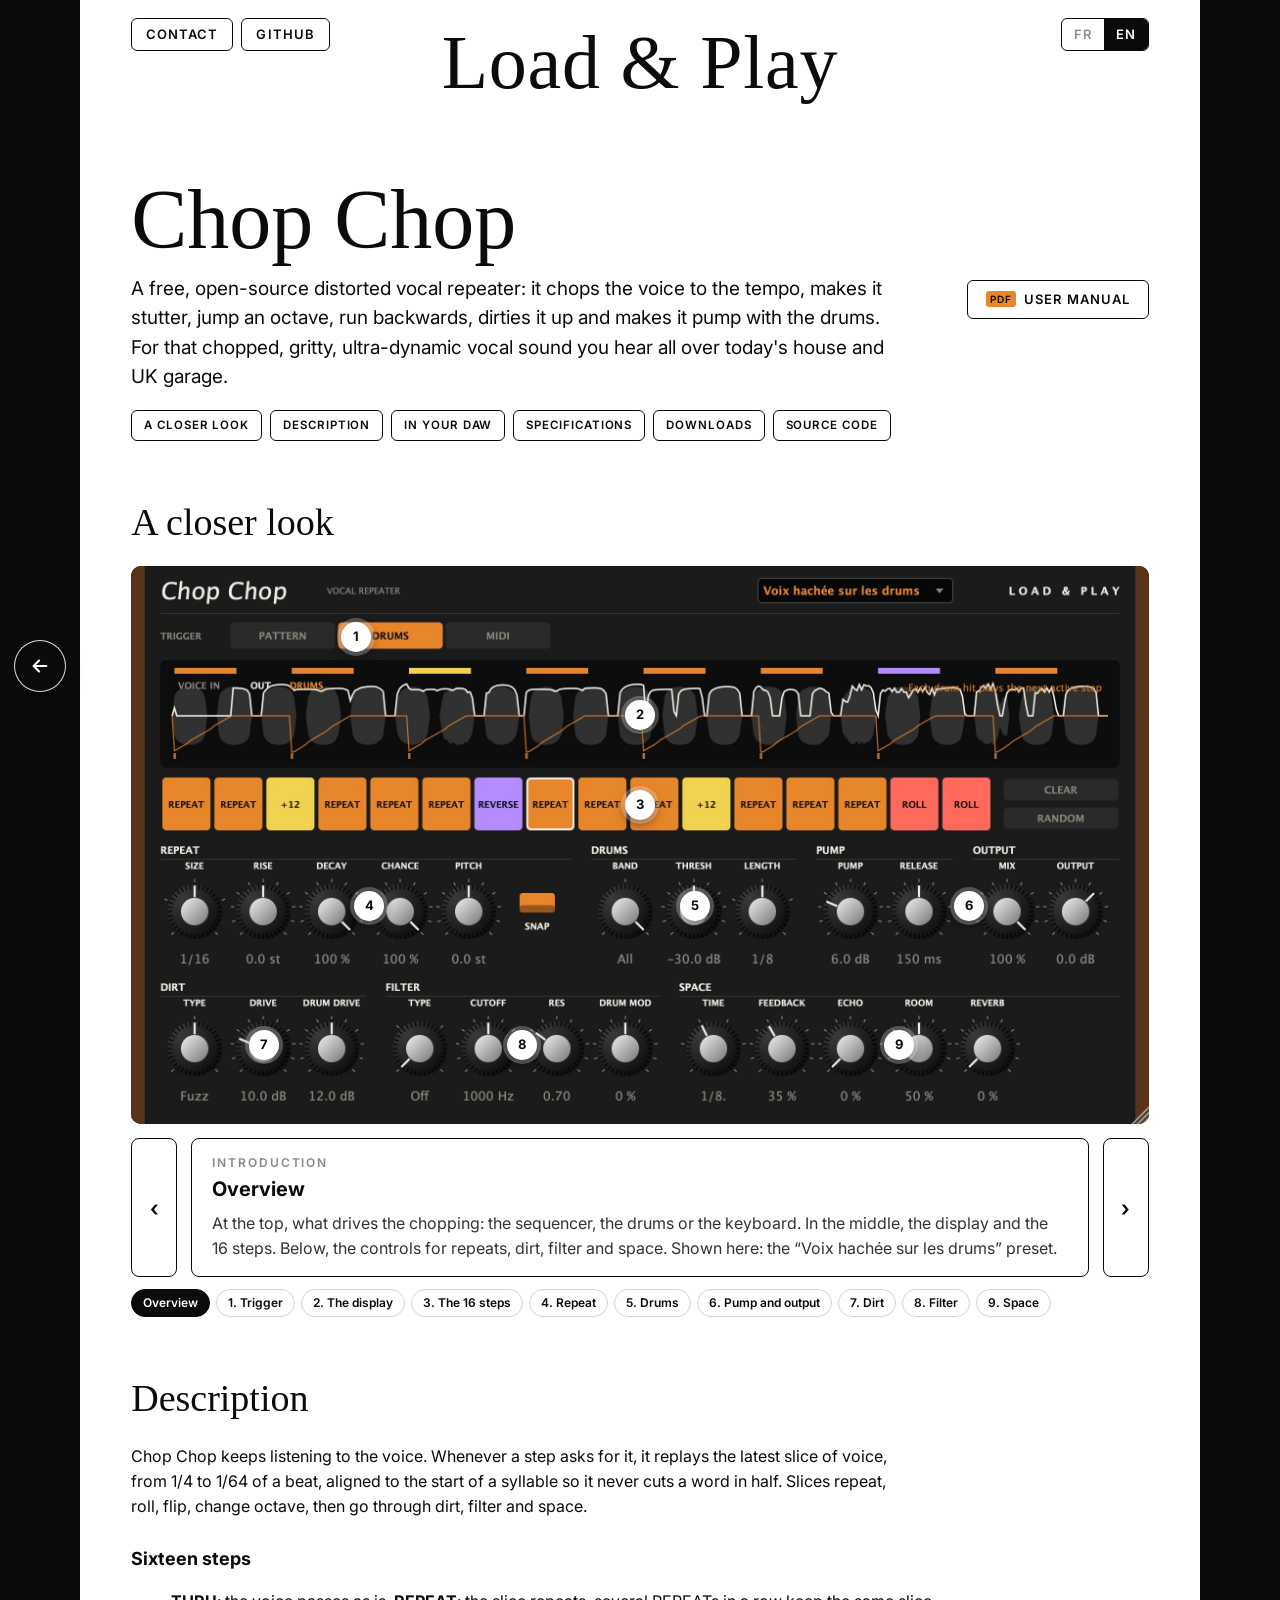
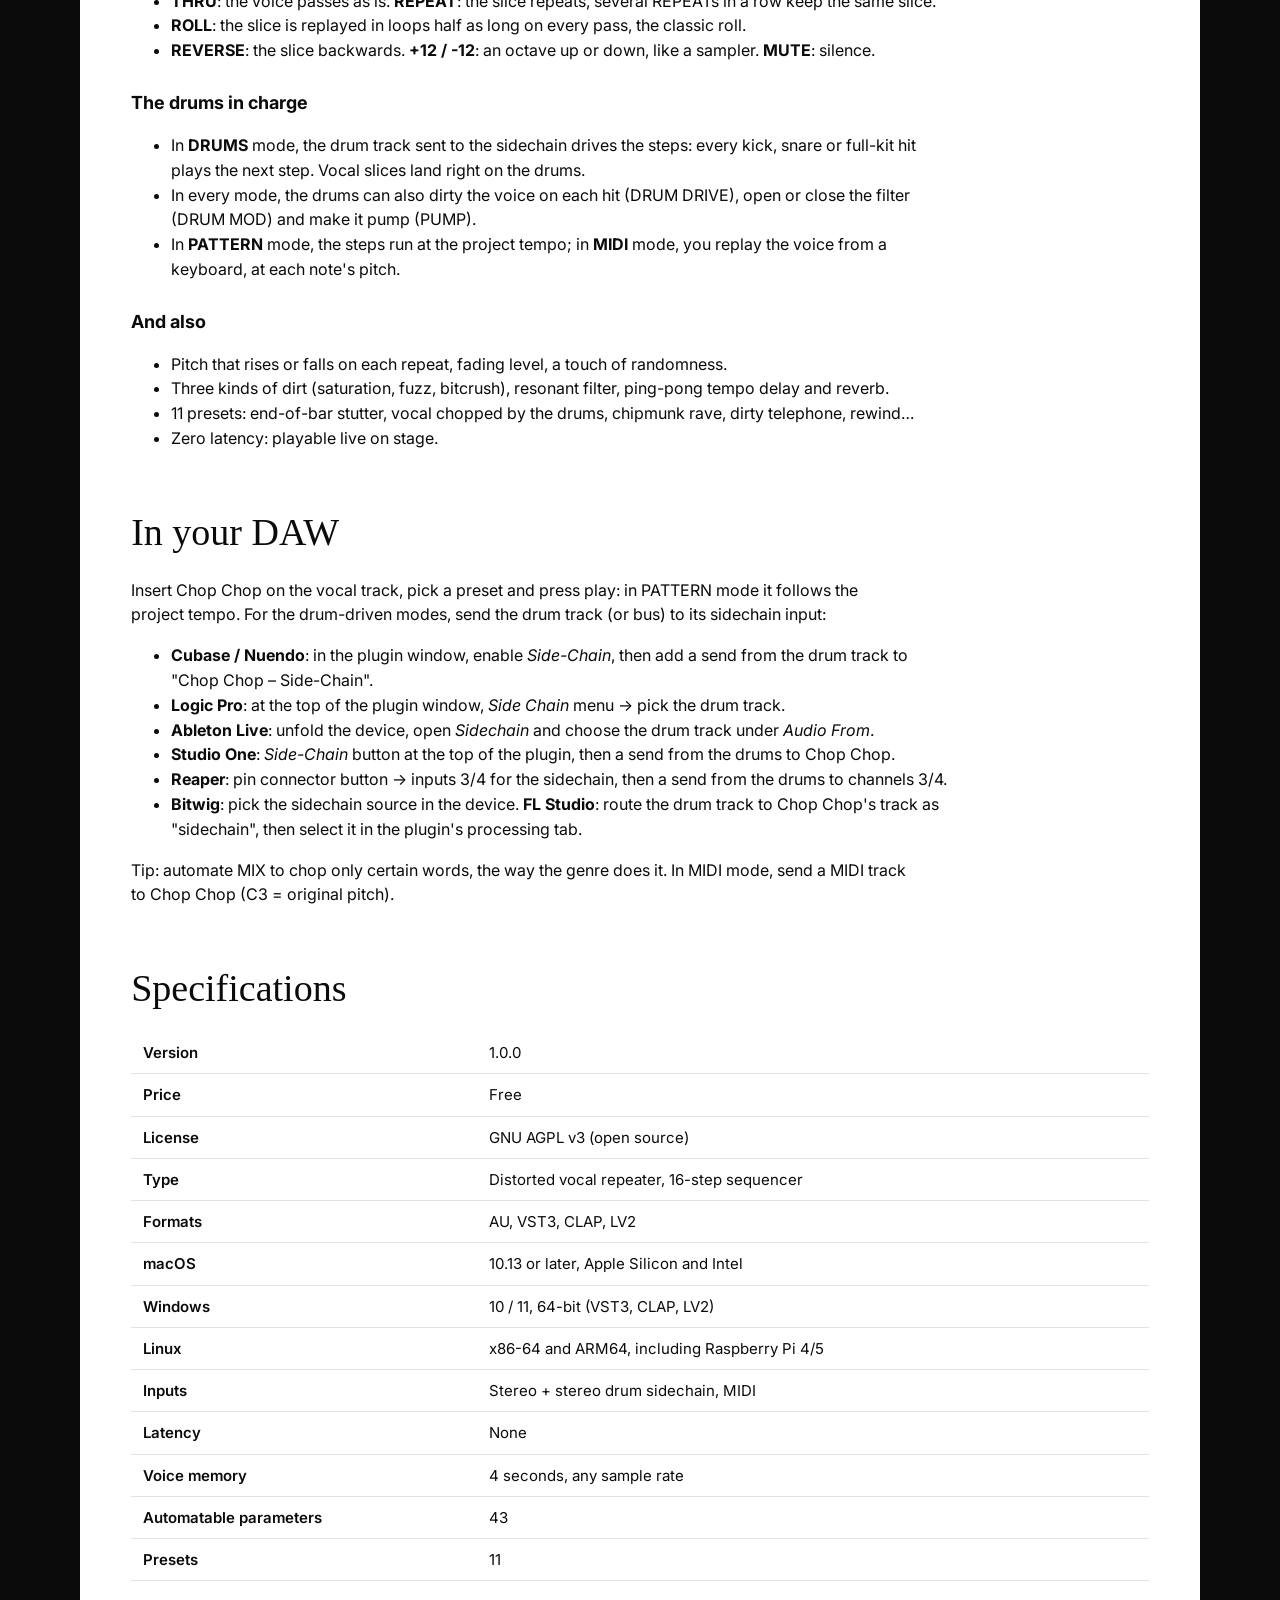
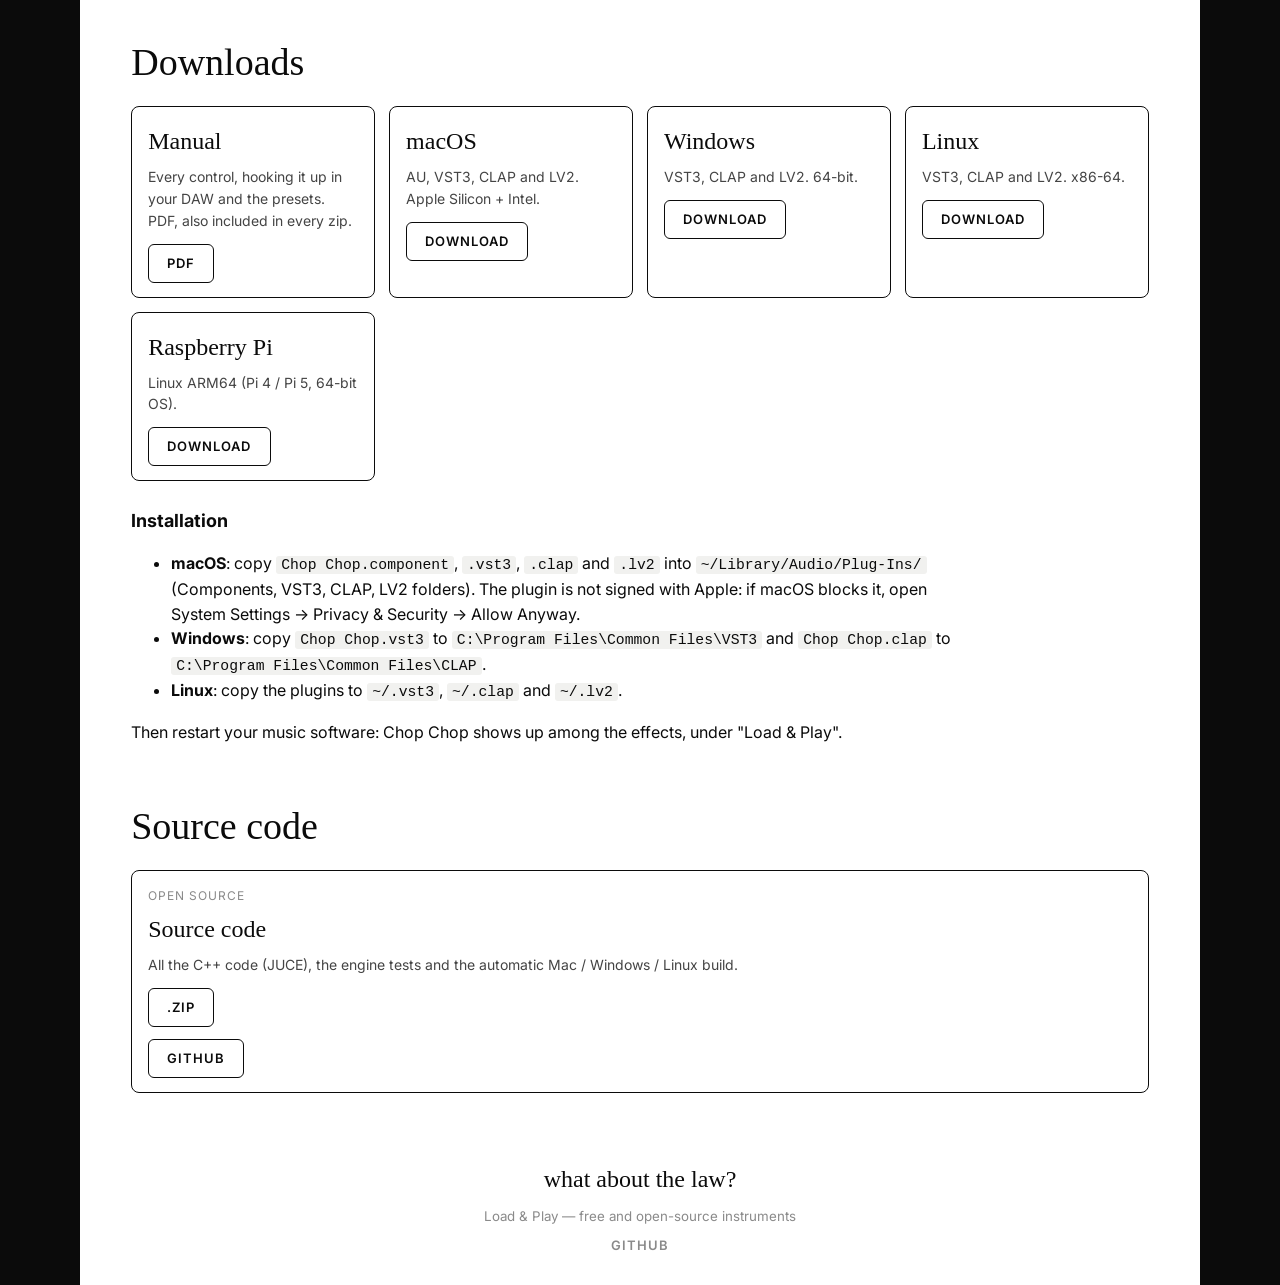
==== Site web/chop-chop.html @ fca14e23 "Site : Duck Hunt et Chop Chop, manuels PDF, flèche retour - Cartes Duck Hunt et Chop Chop sur l'accu" ====
<!doctype html>
<html lang="fr" data-ui-lang="fr">
<head>
  <meta charset="utf-8">
  <meta name="viewport" content="width=device-width, initial-scale=1">
  <title>Chop Chop — Load & Play</title>
  <meta name="description" content="Chop Chop : repeater de voix distordu gratuit et open source, 16 pas, drums en sidechain. AU, VST3, CLAP, LV2 pour Mac, Windows et Linux.">
  <link rel="preconnect" href="https://fonts.googleapis.com">
  <link rel="preconnect" href="https://fonts.gstatic.com" crossorigin>
  <link href="https://fonts.googleapis.com/css2?family=Inter:wght@400;600&family=Permanent+Marker&display=swap" rel="stylesheet">
  <link rel="stylesheet" href="assets/css/style.css">
  <script src="assets/js/config.js"></script>
  <script src="assets/js/site.js"></script>
  <script src="assets/js/products.js" defer></script>
  <script src="assets/js/closer.js" defer></script>
</head>
<body class="inner">
  <a class="float-back" href="index.html" aria-label="Accueil / Home">
    <svg viewBox="0 0 24 24" fill="none" stroke="currentColor" stroke-width="2.2" stroke-linecap="round" stroke-linejoin="round" aria-hidden="true"><path d="M19 12H5M11 6l-6 6 6 6"/></svg>
    <span class="label"><span lang="fr">Accueil</span><span lang="en">Home</span></span>
  </a>
  <header class="site-header">
    <div class="left">
      <a class="box-link" data-mail href="#">Contact</a>
      <a class="box-link" data-github href="#" target="_blank" rel="noopener">GitHub</a>
    </div>
    <a class="logo" href="index.html">Load &amp; Play</a>
    <div class="right">
      <div class="lang-switch" role="group" aria-label="Langue / Language">
        <button type="button" data-lang="fr" aria-pressed="true">FR</button>
        <button type="button" data-lang="en" aria-pressed="false">EN</button>
      </div>
    </div>
  </header>

  <main class="page">
    <h1>Chop Chop</h1>
    <div class="intro">
      <div>
        <p class="lead" lang="fr">Repeater de voix distordu, gratuit et open source : il hache la voix au tempo, la fait bégayer, monter d'une octave, repartir à l'envers, la salit et la fait pomper avec les drums. Pour ce son de voix découpées, sales et ultra dynamiques qu'on entend dans la house et l'UK garage d'aujourd'hui.</p>
        <p class="lead" lang="en">A free, open-source distorted vocal repeater: it chops the voice to the tempo, makes it stutter, jump an octave, run backwards, dirties it up and makes it pump with the drums. For that chopped, gritty, ultra-dynamic vocal sound you hear all over today's house and UK garage.</p>
      </div>
      <div class="page-actions">
        <a class="btn dark pdf" href="docs/Chop-Chop-manuel.pdf" lang="fr" target="_blank" rel="noopener">Manuel d'utilisation</a>
        <a class="btn dark pdf" href="docs/Chop-Chop-manual.pdf" lang="en" target="_blank" rel="noopener">User manual</a>
      </div>
    </div>

    <ul class="toc">
      <li><a class="btn dark" href="#de-plus-pres"><span lang="fr">De plus près</span><span lang="en">A closer look</span></a></li>
      <li><a class="btn dark" href="#description">Description</a></li>
      <li><a class="btn dark" href="#brancher"><span lang="fr">Dans votre logiciel</span><span lang="en">In your DAW</span></a></li>
      <li><a class="btn dark" href="#caracteristiques"><span lang="fr">Caractéristiques</span><span lang="en">Specifications</span></a></li>
      <li><a class="btn dark" href="#telechargements"><span lang="fr">Téléchargements</span><span lang="en">Downloads</span></a></li>
      <li><a class="btn dark" href="#code"><span lang="fr">Code source</span><span lang="en">Source code</span></a></li>
    </ul>

    <section class="closer" id="de-plus-pres" data-closer="chopchop">
      <h2><span lang="fr">De plus près</span><span lang="en">A closer look</span></h2>
    </section>

    <h2 id="description">Description</h2>
    <div lang="fr">
      <p>Chop Chop écoute la voix en continu. Quand un pas le demande, il rejoue le dernier bout de voix, de 1/4 à 1/64 de temps, calé sur le début d'une syllabe pour ne jamais couper un mot en plein milieu. Les bouts se répètent, roulent, se retournent, changent d'octave, puis passent par la saleté, le filtre et l'espace.</p>
      <h3>Seize pas</h3>
      <ul>
        <li><b>THRU</b> : la voix passe telle quelle. <b>REPEAT</b> : le bout se répète, plusieurs REPEAT de suite gardent le même bout.</li>
        <li><b>ROLL</b> : le bout est rejoué en boucles deux fois plus courtes à chaque tour, le fameux roulement.</li>
        <li><b>REVERSE</b> : le bout à l'envers. <b>+12 / -12</b> : une octave plus haut ou plus bas, comme un sampler. <b>MUTE</b> : silence.</li>
      </ul>
      <h3>Les drums aux commandes</h3>
      <ul>
        <li>En mode <b>DRUMS</b>, la batterie envoyée en sidechain fait avancer les pas : chaque coup de kick, de caisse claire ou de tout le kit joue le pas suivant. Les bouts de voix tombent pile avec la batterie.</li>
        <li>Dans tous les modes, les drums peuvent aussi salir la voix à chaque coup (DRUM DRIVE), ouvrir ou fermer le filtre (DRUM MOD) et la faire pomper (PUMP).</li>
        <li>En mode <b>PATTERN</b>, les pas défilent au tempo du projet ; en mode <b>MIDI</b>, on rejoue la voix au clavier, à la hauteur de chaque note.</li>
      </ul>
      <h3>Et aussi</h3>
      <ul>
        <li>Hauteur qui monte ou descend à chaque répétition, volume qui décroît, part de hasard.</li>
        <li>Trois saletés (saturation, fuzz, bitcrush), filtre résonant, delay au tempo en aller-retour et reverb.</li>
        <li>11 presets : bégaiement de fin de mesure, voix hachée sur les drums, chipmunk rave, téléphone sale, rembobinage…</li>
        <li>Aucune latence : utilisable en direct sur scène.</li>
      </ul>
    </div>
    <div lang="en">
      <p>Chop Chop keeps listening to the voice. Whenever a step asks for it, it replays the latest slice of voice, from 1/4 to 1/64 of a beat, aligned to the start of a syllable so it never cuts a word in half. Slices repeat, roll, flip, change octave, then go through dirt, filter and space.</p>
      <h3>Sixteen steps</h3>
      <ul>
        <li><b>THRU</b>: the voice passes as is. <b>REPEAT</b>: the slice repeats, several REPEATs in a row keep the same slice.</li>
        <li><b>ROLL</b>: the slice is replayed in loops half as long on every pass, the classic roll.</li>
        <li><b>REVERSE</b>: the slice backwards. <b>+12 / -12</b>: an octave up or down, like a sampler. <b>MUTE</b>: silence.</li>
      </ul>
      <h3>The drums in charge</h3>
      <ul>
        <li>In <b>DRUMS</b> mode, the drum track sent to the sidechain drives the steps: every kick, snare or full-kit hit plays the next step. Vocal slices land right on the drums.</li>
        <li>In every mode, the drums can also dirty the voice on each hit (DRUM DRIVE), open or close the filter (DRUM MOD) and make it pump (PUMP).</li>
        <li>In <b>PATTERN</b> mode, the steps run at the project tempo; in <b>MIDI</b> mode, you replay the voice from a keyboard, at each note's pitch.</li>
      </ul>
      <h3>And also</h3>
      <ul>
        <li>Pitch that rises or falls on each repeat, fading level, a touch of randomness.</li>
        <li>Three kinds of dirt (saturation, fuzz, bitcrush), resonant filter, ping-pong tempo delay and reverb.</li>
        <li>11 presets: end-of-bar stutter, vocal chopped by the drums, chipmunk rave, dirty telephone, rewind…</li>
        <li>Zero latency: playable live on stage.</li>
      </ul>
    </div>

    <h2 id="brancher"><span lang="fr">Dans votre logiciel</span><span lang="en">In your DAW</span></h2>
    <div lang="fr">
      <p>Insérez Chop Chop sur la piste de voix, choisissez un preset et lancez la lecture : en mode PATTERN, il suit le tempo du projet. Pour les modes à drums, envoyez la piste (ou le groupe) de batterie sur son entrée sidechain :</p>
      <ul>
        <li><b>Cubase / Nuendo</b> : dans la fenêtre du plugin, activez <i>Side-Chain</i>, puis sur la piste de drums ajoutez un envoi vers « Chop Chop – Side-Chain ».</li>
        <li><b>Logic Pro</b> : en haut de la fenêtre du plugin, menu <i>Side Chain</i> → choisissez la piste de drums.</li>
        <li><b>Ableton Live</b> : dépliez le plugin, ouvrez <i>Sidechain</i> et choisissez la piste de drums dans <i>Audio From</i>.</li>
        <li><b>Studio One</b> : bouton <i>Side-Chain</i> en haut du plugin, puis un envoi des drums vers Chop Chop.</li>
        <li><b>Reaper</b> : bouton des broches → entrées 3/4 pour le sidechain, puis un envoi des drums vers les canaux 3/4.</li>
        <li><b>Bitwig</b> : choisissez la source du sidechain dans le plugin. <b>FL Studio</b> : reliez la piste de drums à celle de Chop Chop en « sidechain », puis choisissez-la dans l'onglet de traitement du plugin.</li>
      </ul>
      <p>Astuce : automatisez MIX pour ne hacher que certains mots, comme dans les morceaux du genre. En mode MIDI, envoyez une piste MIDI vers Chop Chop (do 3 = hauteur d'origine).</p>
    </div>
    <div lang="en">
      <p>Insert Chop Chop on the vocal track, pick a preset and press play: in PATTERN mode it follows the project tempo. For the drum-driven modes, send the drum track (or bus) to its sidechain input:</p>
      <ul>
        <li><b>Cubase / Nuendo</b>: in the plugin window, enable <i>Side-Chain</i>, then add a send from the drum track to "Chop Chop – Side-Chain".</li>
        <li><b>Logic Pro</b>: at the top of the plugin window, <i>Side Chain</i> menu → pick the drum track.</li>
        <li><b>Ableton Live</b>: unfold the device, open <i>Sidechain</i> and choose the drum track under <i>Audio From</i>.</li>
        <li><b>Studio One</b>: <i>Side-Chain</i> button at the top of the plugin, then a send from the drums to Chop Chop.</li>
        <li><b>Reaper</b>: pin connector button → inputs 3/4 for the sidechain, then a send from the drums to channels 3/4.</li>
        <li><b>Bitwig</b>: pick the sidechain source in the device. <b>FL Studio</b>: route the drum track to Chop Chop's track as "sidechain", then select it in the plugin's processing tab.</li>
      </ul>
      <p>Tip: automate MIX to chop only certain words, the way the genre does it. In MIDI mode, send a MIDI track to Chop Chop (C3 = original pitch).</p>
    </div>

    <h2 id="caracteristiques"><span lang="fr">Caractéristiques</span><span lang="en">Specifications</span></h2>
    <table class="specs">
      <tr><th>Version</th><td>1.0.0</td></tr>
      <tr><th><span lang="fr">Prix</span><span lang="en">Price</span></th><td><span lang="fr">Gratuit</span><span lang="en">Free</span></td></tr>
      <tr><th><span lang="fr">Licence</span><span lang="en">License</span></th><td>GNU AGPL v3 (open source)</td></tr>
      <tr><th>Type</th><td><span lang="fr">Repeater de voix distordu, séquenceur de 16 pas</span><span lang="en">Distorted vocal repeater, 16-step sequencer</span></td></tr>
      <tr><th>Formats</th><td>AU, VST3, CLAP, LV2</td></tr>
      <tr><th>macOS</th><td><span lang="fr">10.13 ou plus récent, Apple Silicon et Intel</span><span lang="en">10.13 or later, Apple Silicon and Intel</span></td></tr>
      <tr><th>Windows</th><td><span lang="fr">10 / 11, 64 bits (VST3, CLAP, LV2)</span><span lang="en">10 / 11, 64-bit (VST3, CLAP, LV2)</span></td></tr>
      <tr><th>Linux</th><td><span lang="fr">x86-64 et ARM64, dont Raspberry Pi 4/5</span><span lang="en">x86-64 and ARM64, including Raspberry Pi 4/5</span></td></tr>
      <tr><th><span lang="fr">Entrées</span><span lang="en">Inputs</span></th><td><span lang="fr">Stéréo + drums en sidechain stéréo, MIDI</span><span lang="en">Stereo + stereo drum sidechain, MIDI</span></td></tr>
      <tr><th><span lang="fr">Latence</span><span lang="en">Latency</span></th><td><span lang="fr">Aucune</span><span lang="en">None</span></td></tr>
      <tr><th><span lang="fr">Mémoire de voix</span><span lang="en">Voice memory</span></th><td><span lang="fr">4 secondes, toutes fréquences d'échantillonnage</span><span lang="en">4 seconds, any sample rate</span></td></tr>
      <tr><th><span lang="fr">Paramètres automatisables</span><span lang="en">Automatable parameters</span></th><td>43</td></tr>
      <tr><th>Presets</th><td>11</td></tr>
    </table>

    <h2 id="telechargements"><span lang="fr">Téléchargements</span><span lang="en">Downloads</span></h2>
    <div class="downloads">
      <div class="dl">
        <h3><span lang="fr">Manuel</span><span lang="en">Manual</span></h3>
        <p lang="fr">Tous les réglages, le branchement dans les logiciels et les presets. PDF, aussi inclus dans chaque zip.</p>
        <p lang="en">Every control, hooking it up in your DAW and the presets. PDF, also included in every zip.</p>
        <a class="btn dark" href="docs/Chop-Chop-manuel.pdf" lang="fr" target="_blank" rel="noopener">PDF</a>
        <a class="btn dark" href="docs/Chop-Chop-manual.pdf" lang="en" target="_blank" rel="noopener">PDF</a>
      </div>
      <div class="dl">
        <h3>macOS</h3>
        <p lang="fr">AU, VST3, CLAP et LV2. Apple Silicon + Intel.</p>
        <p lang="en">AU, VST3, CLAP and LV2. Apple Silicon + Intel.</p>
        <a class="btn dark" data-asset="Chop-Chop-{chopchop}-macOS.zip"><span lang="fr">Télécharger</span><span lang="en">Download</span></a>
      </div>
      <div class="dl">
        <h3>Windows</h3>
        <p lang="fr">VST3, CLAP et LV2. 64 bits.</p>
        <p lang="en">VST3, CLAP and LV2. 64-bit.</p>
        <a class="btn dark" data-asset="Chop-Chop-{chopchop}-Windows.zip"><span lang="fr">Télécharger</span><span lang="en">Download</span></a>
      </div>
      <div class="dl">
        <h3>Linux</h3>
        <p lang="fr">VST3, CLAP et LV2. x86-64.</p>
        <p lang="en">VST3, CLAP and LV2. x86-64.</p>
        <a class="btn dark" data-asset="Chop-Chop-{chopchop}-Linux-x64.zip"><span lang="fr">Télécharger</span><span lang="en">Download</span></a>
      </div>
      <div class="dl">
        <h3>Raspberry Pi</h3>
        <p lang="fr">Linux ARM64 (Pi 4 / Pi 5, système 64 bits).</p>
        <p lang="en">Linux ARM64 (Pi 4 / Pi 5, 64-bit OS).</p>
        <a class="btn dark" data-asset="Chop-Chop-{chopchop}-Linux-ARM64.zip"><span lang="fr">Télécharger</span><span lang="en">Download</span></a>
      </div>
    </div>

    <h3>Installation</h3>
    <div lang="fr">
      <ul>
        <li><b>macOS</b> : copiez <code>Chop Chop.component</code>, <code>.vst3</code>, <code>.clap</code> et <code>.lv2</code> dans <code>~/Bibliothèque/Audio/Plug-Ins/</code> (dossiers Components, VST3, CLAP, LV2). Le plugin n'est pas signé par Apple : si macOS le bloque, ouvrez Réglages Système → Confidentialité et sécurité → Autoriser quand même.</li>
        <li><b>Windows</b> : copiez <code>Chop Chop.vst3</code> dans <code>C:\Program Files\Common Files\VST3</code> et <code>Chop Chop.clap</code> dans <code>C:\Program Files\Common Files\CLAP</code>.</li>
        <li><b>Linux</b> : copiez les plugins dans <code>~/.vst3</code>, <code>~/.clap</code> et <code>~/.lv2</code>.</li>
      </ul>
      <p>Relancez ensuite votre logiciel de musique : Chop Chop apparaît dans les effets, sous « Load &amp; Play ».</p>
    </div>
    <div lang="en">
      <ul>
        <li><b>macOS</b>: copy <code>Chop Chop.component</code>, <code>.vst3</code>, <code>.clap</code> and <code>.lv2</code> into <code>~/Library/Audio/Plug-Ins/</code> (Components, VST3, CLAP, LV2 folders). The plugin is not signed with Apple: if macOS blocks it, open System Settings → Privacy &amp; Security → Allow Anyway.</li>
        <li><b>Windows</b>: copy <code>Chop Chop.vst3</code> to <code>C:\Program Files\Common Files\VST3</code> and <code>Chop Chop.clap</code> to <code>C:\Program Files\Common Files\CLAP</code>.</li>
        <li><b>Linux</b>: copy the plugins to <code>~/.vst3</code>, <code>~/.clap</code> and <code>~/.lv2</code>.</li>
      </ul>
      <p>Then restart your music software: Chop Chop shows up among the effects, under "Load &amp; Play".</p>
    </div>

    <h2 id="code"><span lang="fr">Code source</span><span lang="en">Source code</span></h2>
    <div class="downloads">
      <div class="dl">
        <span class="tag">open source</span>
        <h3><span lang="fr">Code source</span><span lang="en">Source code</span></h3>
        <p lang="fr">Tout le code C++ (JUCE), les tests du moteur et la compilation automatique Mac / Windows / Linux.</p>
        <p lang="en">All the C++ code (JUCE), the engine tests and the automatic Mac / Windows / Linux build.</p>
        <a class="btn dark" data-asset="Chop-Chop-{chopchop}-source.zip">.zip</a>
        <a class="btn dark" data-repo="ChopChop">GitHub</a>
      </div>
    </div>

  </main>

  <footer class="site-footer">
    <a class="law" href="what-about-the-law.html">what about the law?</a>
    <small>Load &amp; Play — <span lang="fr">instruments gratuits et open source</span><span lang="en">free and open-source instruments</span></small>
    <a class="footer-github" data-github href="#" target="_blank" rel="noopener">GitHub</a>
  </footer>
</body>
</html>
---- Site web/assets/css/style.css ----
/* Load & Play — site des instruments.
   Noir et blanc, fondus nets ; les textes existent en français et en anglais
   (balises lang="fr" / lang="en"), la langue affichée est choisie sur <html>. */

:root {
  --ink: #0b0b0b;
  --paper: #ffffff;
  --grey: #8a8a8a;
  --soft: #f2f2ef;
  --line: rgba(255, 255, 255, 0.85);
  --accent: #e8862c;
  --marker: "Permanent Marker", "Marker Felt", cursive;
  --text: "Inter", system-ui, -apple-system, "Segoe UI", sans-serif;
  --gutter: clamp(16px, 4vw, 64px);
}

* { box-sizing: border-box; }

html { scroll-behavior: smooth; }

body {
  margin: 0;
  font-family: var(--text);
  color: var(--ink);
  background: var(--paper);
  line-height: 1.55;
  -webkit-font-smoothing: antialiased;
}

img { max-width: 100%; display: block; }
a { color: inherit; }

/* Langue : on masque la langue qui n'est pas choisie. */
html:not([data-ui-lang="en"]) body [lang="en"],
html[data-ui-lang="en"] body [lang="fr"] { display: none !important; }

[hidden] { display: none !important; }

/* ---------- En-tête ---------- */
.site-header {
  display: grid;
  grid-template-columns: 1fr auto 1fr;
  align-items: start;
  gap: 12px;
  padding: 18px var(--gutter) 22px;
  background: var(--paper);
}

.site-header .left { justify-self: start; display: flex; gap: 8px; flex-wrap: wrap; }
.site-header .right { justify-self: end; }

.logo {
  font-family: var(--marker);
  font-size: clamp(38px, 7vw, 76px);
  line-height: 1;
  text-decoration: none;
  white-space: nowrap;
  margin-top: 6px;
  letter-spacing: 0.01em;
}

/* Boutons : texte net en capitales, coins légèrement arrondis. */
.box-link,
.lang-switch button,
.btn,
.seq-btn {
  display: inline-block;
  font: 600 13px/1 var(--text);
  letter-spacing: 0.08em;
  text-transform: uppercase;
  text-decoration: none;
  border-radius: 6px;
  cursor: pointer;
  transition: background-color 0.15s ease, color 0.15s ease, border-color 0.15s ease;
}

.box-link {
  color: var(--ink);
  background: none;
  border: 1.5px solid var(--ink);
  padding: 9px 14px;
}
.box-link:hover { background: var(--ink); color: var(--paper); }

.lang-switch { display: inline-flex; border: 1.5px solid var(--ink); border-radius: 6px; overflow: hidden; }
.lang-switch button { border: none; border-radius: 0; padding: 9px 12px; color: var(--ink); background: none; opacity: 0.45; }
.lang-switch button[aria-pressed="true"] { opacity: 1; background: var(--ink); color: var(--paper); }

.btn {
  padding: 12px 18px;
  border: 1.5px solid var(--line);
  color: var(--paper);
  background: transparent;
}
.btn:hover { background: var(--paper); color: var(--ink); border-color: var(--paper); }
.btn.solid { background: var(--paper); color: var(--ink); border-color: var(--paper); }
.btn.solid:hover { background: transparent; color: var(--paper); }

.btn.dark { color: var(--ink); border-color: var(--ink); background: none; }
.btn.dark:hover { background: var(--ink); color: var(--paper); }

/* ---------- Bandes noires ---------- */
.band-black {
  background: var(--ink);
  color: var(--paper);
  padding: clamp(36px, 6vw, 72px) var(--gutter);
}

.stack { max-width: 1180px; margin: 0 auto; display: grid; gap: 0; }

/* ---------- Carte d'instrument ----------
   Un rectangle blanc qui passe au noir en diagonale : le synthé, posé en 3D
   sur la partie blanche, et le texte sur la partie noire. */
.instrument + .instrument { margin-top: clamp(44px, 6vw, 80px); }

.card {
  --white-side: 105deg;
  display: grid;
  grid-template-columns: minmax(0, 1.15fr) minmax(0, 1fr);
  align-items: center;
  min-height: clamp(320px, 32vw, 400px);
  border-radius: 10px;
  overflow: hidden;
  position: relative;
  background: linear-gradient(var(--white-side), #ffffff 0%, #f4f4f2 30%, #6a6a6a 46%, #0b0b0b 58%, #0b0b0b 100%);
  box-shadow: inset 0 0 0 1px rgba(255, 255, 255, 0.08);
}

/* Le même fondu repasse par-dessus le synthé : sa partie côté texte disparaît dans le noir. */
.card::after {
  content: "";
  position: absolute;
  inset: 0;
  z-index: 1;
  pointer-events: none;
  background: linear-gradient(var(--white-side), transparent 0%, transparent 33%, rgba(11, 11, 11, 0.7) 47%, #0b0b0b 57%);
}

.card.image-right { --white-side: 255deg; grid-template-columns: minmax(0, 1fr) minmax(0, 1.15fr); }
.card.image-right .device { order: 2; }

/* Le synthé, incliné comme posé sur une table, avec son épaisseur et son ombre. */
.device {
  display: block;
  color: inherit;
  cursor: pointer;
  perspective: 1300px;
  padding: clamp(28px, 4vw, 56px) clamp(18px, 3vw, 44px) clamp(40px, 5vw, 64px);
  position: relative;
}

.device-tilt {
  position: relative;
  width: 120%;
  margin-left: -4%;
  transform-style: preserve-3d;
  transform: rotateX(32deg) rotateY(-10deg) rotateZ(4deg);
  transition: transform 0.6s cubic-bezier(0.22, 0.8, 0.2, 1);
}
.card.image-right .device-tilt { width: 100%; margin-left: -24%; transform: rotateX(32deg) rotateY(10deg) rotateZ(-4deg); }
.device:focus-visible { outline: 2px solid var(--accent); outline-offset: -6px; }
/* Captures plus hautes que larges des effets : réduites pour que leurs cartes ne
   dépassent pas celles des instruments. */
.card.tall .device { padding-top: clamp(18px, 2.4vw, 32px); padding-bottom: clamp(28px, 3.4vw, 44px); }
.card.tall .device-tilt { width: 88%; margin-left: 4%; }
.card.image-right.compact .device-tilt { width: 92%; }
.card:hover .device-tilt { transform: rotateX(24deg) rotateY(-6deg) rotateZ(3deg) translateZ(14px); }
.card.image-right:hover .device-tilt { transform: rotateX(24deg) rotateY(6deg) rotateZ(-3deg) translateZ(14px); }

.device-tilt img {
  width: 100%;
  height: auto;
  border-radius: 4px;
  box-shadow: 0 1px 0 rgba(255, 255, 255, 0.5) inset;
}

/* Tranche avant du boîtier */
.device-edge {
  position: absolute;
  left: 0; right: 0; top: 100%;
  height: 22px;
  transform-origin: top;
  transform: rotateX(-90deg);
  background: linear-gradient(#2b2b2b, #0e0e0e);
  border-radius: 0 0 4px 4px;
}

/* Ombre portée sur la « table » */
.device-tilt::after {
  content: "";
  position: absolute;
  left: 4%; right: 4%; bottom: -28px;
  height: 40px;
  transform: translateZ(-30px);
  background: radial-gradient(closest-side, rgba(0, 0, 0, 0.45), transparent);
  filter: blur(6px);
  pointer-events: none;
}

.card .copy {
  position: relative;
  z-index: 2;
  color: var(--paper);
  padding: clamp(24px, 3.4vw, 48px);
  display: flex;
  flex-direction: column;
  gap: 12px;
}
.card.image-left .copy { padding-left: 0; }
.card.image-right .copy { padding-right: 0; }

.card h2 {
  font-family: var(--marker);
  font-weight: 400;
  font-size: clamp(42px, 5vw, 64px);
  line-height: 1;
  margin: 0;
}

.card .tagline { font-size: clamp(18px, 1.8vw, 22px); font-weight: 600; margin: 0; color: var(--paper); }
.card .brief { margin: 0; font-size: 15px; color: #bdbdbd; max-width: 440px; }

.actions { display: flex; gap: 10px; flex-wrap: wrap; margin-top: 8px; }

/* ---------- « Click to try » ---------- */
.try-toggle {
  display: flex;
  align-items: center;
  gap: 10px;
  margin: 20px auto 0;
  font: 600 14px/1 var(--text);
  letter-spacing: 0.1em;
  text-transform: uppercase;
  color: var(--ink);
  background: var(--paper);
  border: none;
  border-radius: 999px;
  padding: 13px 24px;
  cursor: pointer;
  box-shadow: 0 0 0 0 rgba(255, 255, 255, 0.4);
  transition: box-shadow 0.2s ease;
}
.try-toggle:hover { box-shadow: 0 0 0 6px rgba(255, 255, 255, 0.15); }
.try-toggle .chev { display: inline-block; transition: transform 0.25s ease; }
.try-toggle[aria-expanded="true"] .chev { transform: rotate(180deg); }

.try-panel {
  background: var(--paper);
  color: var(--ink);
  margin-top: 18px;
  padding: clamp(10px, 1.4vw, 18px);
  border-radius: 10px;
  display: grid;
  gap: 14px;
}

.try-panel.inline { margin-top: 10px; border: 1.5px solid #dcdcd8; }

/* ---------- Bloc « à venir » ---------- */
.coming {
  margin-top: clamp(44px, 6vw, 80px);
  border-radius: 10px;
  background:
    radial-gradient(120% 140% at 50% 0%, #ffffff 40%, #ececea 100%);
  color: var(--ink);
  padding: clamp(36px, 5vw, 64px) clamp(20px, 4vw, 48px);
  display: grid;
  justify-items: center;
  text-align: center;
  gap: 10px;
}

.coming h2 {
  margin: 0;
  font-family: var(--marker);
  font-weight: 400;
  font-size: clamp(28px, 3.6vw, 42px);
  line-height: 1.1;
}

.coming p.more { margin: 0; color: #555; max-width: 520px; }

.coming-slots {
  display: grid;
  grid-template-columns: repeat(3, minmax(0, 1fr));
  gap: 12px;
  width: min(100%, 620px);
  margin-top: 18px;
}

.coming-slots span {
  aspect-ratio: 16 / 7;
  border-radius: 6px;
  border: 1.5px dashed #c9c9c4;
  background: linear-gradient(100deg, transparent 30%, rgba(255, 255, 255, 0.9) 50%, transparent 70%) -150% 0 / 200% 100% no-repeat, #f1f1ee;
  animation: shimmer 2.6s ease-in-out infinite;
}
.coming-slots span:nth-child(2) { animation-delay: 0.3s; }
.coming-slots span:nth-child(3) { animation-delay: 0.6s; }

@keyframes shimmer { to { background-position: 250% 0, 0 0; } }

@media (prefers-reduced-motion: reduce) {
  .coming-slots span { animation: none; }
}

/* ---------- Pied de page ---------- */
.site-footer {
  padding: 28px var(--gutter) 34px;
  text-align: center;
  display: grid;
  gap: 8px;
  justify-items: center;
}

.site-footer .law {
  font-family: var(--marker);
  font-size: 24px;
  text-decoration: none;
}

.site-footer .law:hover { text-decoration: underline; }
.site-footer small { color: var(--grey); }
.footer-github { font-size: 13px; font-weight: 600; letter-spacing: 0.08em; text-transform: uppercase; color: var(--grey); text-decoration: none; }
.footer-github:hover { color: var(--ink); }

/* ---------- Pages intérieures ----------
   Une colonne blanche entre deux bandes noires. */
body.inner { background: var(--ink); }
body.inner > * {
  width: min(1120px, 100% - 2 * clamp(10px, 6vw, 96px));
  margin-left: auto;
  margin-right: auto;
  background: var(--paper);
}

.page {
  padding: clamp(28px, 5vw, 56px) var(--gutter) 40px;
}

.page h1 {
  font-family: var(--marker);
  font-weight: 400;
  font-size: clamp(46px, 8vw, 84px);
  line-height: 1;
  margin: 0 0 12px;
}

.page h2 {
  font-family: var(--marker);
  font-weight: 400;
  font-size: clamp(28px, 4vw, 38px);
  margin: 52px 0 14px;
}

.page h3 { font-size: 18px; margin: 26px 0 8px; }
.page .lead { font-size: 19px; max-width: 760px; }
.page p, .page li { max-width: 780px; }

/* Flèche retour : flotte au milieu de la bande noire de gauche, toujours visible. */
body.inner > .float-back {
  position: fixed;
  z-index: 50;
  top: 74%;
  left: max(8px, calc((100vw - 1120px) / 4 - 26px));
  width: 52px;
  height: 52px;
  margin: 0;
  transform: translateY(-50%);
  display: grid;
  place-items: center;
  border-radius: 50%;
  background: var(--ink);
  color: var(--paper);
  border: 1.5px solid rgba(255, 255, 255, 0.85);
  text-decoration: none;
  box-shadow: 0 6px 18px rgba(0, 0, 0, 0.35);
  transition: background-color 0.15s ease, color 0.15s ease, transform 0.15s ease;
}
body.inner > .float-back:hover { background: var(--paper); color: var(--ink); transform: translateY(-50%) translateX(-3px); }
.float-back svg { width: 22px; height: 22px; }
.float-back .label {
  position: absolute;
  left: calc(100% + 10px);
  white-space: nowrap;
  font: 600 12px/1 var(--text);
  letter-spacing: 0.08em;
  text-transform: uppercase;
  color: var(--paper);
  background: var(--ink);
  padding: 7px 9px;
  border-radius: 6px;
  opacity: 0;
  pointer-events: none;
  transition: opacity 0.15s ease;
}
.float-back:hover .label, .float-back:focus-visible .label { opacity: 1; }

/* Introduction des pages : le texte à gauche, le manuel PDF à droite, à part du sommaire. */
.intro { display: grid; grid-template-columns: minmax(0, 1fr) auto; gap: 24px 40px; align-items: start; }
.intro .lead { margin: 0; }
.page-actions { display: flex; flex-direction: column; align-items: flex-start; gap: 10px; padding-top: 6px; }
.btn.pdf::before { content: "PDF"; font-size: 10px; margin-right: 8px; padding: 2px 4px; border-radius: 3px; background: var(--accent); color: var(--ink); vertical-align: 1px; }

/* Sommaire : une seule ligne, masqué quand il ne tient plus. */
.toc { display: flex; flex-wrap: nowrap; gap: 8px; margin: 18px 0 0; padding: 0; list-style: none; }
.toc .btn { padding: 9px 12px; font-size: 11.5px; white-space: nowrap; }

table.specs { border-collapse: collapse; width: 100%; font-size: 15px; }
table.specs th, table.specs td { text-align: left; vertical-align: top; padding: 9px 12px; border-bottom: 1px solid #e3e3e3; }
table.specs th { width: 34%; font-weight: 600; }

.downloads { display: grid; grid-template-columns: repeat(auto-fit, minmax(230px, 1fr)); gap: 14px; }

.dl {
  border: 1.5px solid var(--ink);
  border-radius: 8px;
  padding: 16px 16px 14px;
  display: grid;
  gap: 6px;
  align-content: start;
}

.dl h3 { margin: 0; font-family: var(--marker); font-weight: 400; font-size: 24px; }
.dl p { margin: 0; font-size: 14px; color: #444; }
.dl .btn.dark { justify-self: start; margin-top: 6px; }
.dl.soon { border-style: dashed; }
.dl .tag { font-size: 12px; text-transform: uppercase; letter-spacing: 0.08em; color: var(--grey); }

.note {
  background: var(--soft);
  border-left: 4px solid var(--ink);
  padding: 12px 16px;
  font-size: 15px;
  max-width: 780px;
}

code { font-family: ui-monospace, "SF Mono", Menlo, monospace; font-size: 0.92em; background: #f1f1ef; padding: 1px 5px; border-radius: 3px; }

/* La page « what about the law? » */
.law-page p { font-size: 18px; }

/* Lien pas encore disponible (dépôt GitHub non renseigné). */
a.disabled { opacity: 0.4; cursor: default; pointer-events: none; }

/* ======================================================================
   « De plus près » : la capture zoome sur chaque partie de l'instrument
   ====================================================================== */
.closer { margin-top: 30px; }

.closer-stage {
  position: relative;
  aspect-ratio: var(--ratio, 2);
  background: #0b0b0b;
  border-radius: 10px;
  overflow: hidden;
}

.closer-stage img {
  position: absolute;
  left: 0; top: 0;
  max-width: none;
  transform-origin: 0 0;
  transition: transform 0.75s cubic-bezier(0.22, 0.8, 0.2, 1);
  user-select: none;
}

.closer-spot {
  position: absolute;
  transform: translate(-50%, -50%);
  font: 700 13px/1 var(--text);
  color: var(--ink);
  background: var(--paper);
  border: none;
  border-radius: 999px;
  min-width: 30px; height: 30px;
  padding: 0 8px;
  cursor: pointer;
  box-shadow: 0 0 0 4px rgba(255, 255, 255, 0.25), 0 4px 12px rgba(0, 0, 0, 0.5);
  transition: opacity 0.3s ease, transform 0.2s ease;
}
.closer-spot:hover { transform: translate(-50%, -50%) scale(1.12); }
.closer.zoomed .closer-spot { opacity: 0; pointer-events: none; }

.closer-bar {
  display: grid;
  grid-template-columns: auto minmax(0, 1fr) auto;
  gap: 14px;
  align-items: stretch;
  margin-top: 14px;
}

.closer-arrow {
  width: 46px;
  font: 600 22px/1 var(--text);
  color: var(--ink);
  background: var(--paper);
  border: 1.5px solid var(--ink);
  border-radius: 8px;
  cursor: pointer;
}
.closer-arrow:hover { background: var(--ink); color: var(--paper); }

.closer-card {
  border: 1.5px solid var(--ink);
  border-radius: 8px;
  padding: 16px 20px;
  min-height: 132px;
}

.closer-card .num { font: 600 12px var(--text); letter-spacing: 0.16em; color: var(--grey); text-transform: uppercase; }
.closer-card h3 { margin: 4px 0 6px; font-size: 20px; }
.closer-card p { margin: 0; color: #333; max-width: none; }

.closer-dots { display: flex; flex-wrap: wrap; gap: 6px; margin-top: 12px; }
.closer-dots button {
  font: 600 12px/1 var(--text);
  color: var(--ink);
  background: none;
  border: 1.5px solid #d4d4cf;
  border-radius: 999px;
  padding: 7px 11px;
  cursor: pointer;
}
.closer-dots button[aria-current="true"] { background: var(--ink); color: var(--paper); border-color: var(--ink); }

/* ======================================================================
   Instrument jouable (bloc « click to try » et pages de documentation)
   ====================================================================== */
.synth-try .face {
  color: #f0ede4;
  overflow-x: auto;
  border-radius: 6px;
}

.face-body { display: grid; gap: 10px; }

.face .power {
  font: 600 13px var(--text);
  color: #111;
  background: #e8862c;
  border: none;
  border-radius: 6px;
  padding: 8px 12px;
  cursor: pointer;
  white-space: nowrap;
}
.face .power.on { background: #262626; color: #9be27a; }

.ctl { display: grid; justify-items: center; align-content: start; gap: 4px; }
.ctl-label { font: 700 9px var(--text); letter-spacing: 0.04em; text-align: center; white-space: nowrap; }
.ctl-value { font: 10.5px var(--text); color: #a39e94; white-space: nowrap; min-height: 14px; }
.ctl-stack { display: grid; gap: 8px; align-content: start; }

.slider:focus-visible, .knob:focus-visible { outline: 2px solid #e8862c; outline-offset: 3px; }

/* Interrupteurs */
.toggle {
  position: relative;
  border: 1px solid #000;
  cursor: pointer;
  padding: 0;
}
.toggle .led { position: absolute; width: 6px; height: 6px; border-radius: 50%; background: #4a1512; }
.toggle.on .led { background: #ff3326; box-shadow: 0 0 6px #ff3326; }

/* Sélecteurs à voyants (Juno) */
.choice { display: grid; gap: 5px; margin-top: 2px; }
.choice button {
  display: grid;
  grid-template-columns: 14px auto;
  grid-template-rows: 6px 12px;
  column-gap: 5px;
  row-gap: 2px;
  align-items: center;
  background: none;
  border: none;
  padding: 0;
  cursor: pointer;
  text-align: left;
}
.choice .led { grid-column: 1; grid-row: 1; justify-self: center; width: 5px; height: 5px; border-radius: 50%; background: #4a1512; }
.choice .sq { grid-column: 1; grid-row: 2; width: 14px; height: 11px; border-radius: 1px; background: #e6e3da; box-shadow: inset 0 -2px 0 rgba(0, 0, 0, 0.25); }
.choice button:nth-child(2) .sq { background: #e9c440; }
.choice button:nth-child(3) .sq { background: #e8862c; }
.choice .nm { grid-column: 2; grid-row: 2; font: 700 9px var(--text); color: #d8d4ca; white-space: nowrap; }
.choice button.on .led { background: #ff3326; box-shadow: 0 0 5px #ff3326; }

/* Bouton rotatif : jupe striée, graduation, dôme argenté, trait blanc. */
.knob {
  position: relative;
  width: 40px; height: 40px;
  margin: 8px;
  border-radius: 50%;
  touch-action: none;
  cursor: ns-resize;
  background: repeating-conic-gradient(#222 0 5deg, #090909 5deg 10deg);
  box-shadow: 0 3px 5px rgba(0, 0, 0, 0.7), inset 0 0 0 1px #333;
}
.knob .scale {
  position: absolute;
  inset: -8px;
  border-radius: 50%;
  pointer-events: none;
  background: repeating-conic-gradient(from -136deg, #9b978d 0 2deg, transparent 2deg 27deg);
  -webkit-mask: radial-gradient(circle closest-side, transparent calc(100% - 5px), #000 calc(100% - 4.5px)),
                conic-gradient(from 137deg, transparent 0 86deg, #000 86deg);
  -webkit-mask-composite: source-in;
  mask: radial-gradient(circle closest-side, transparent calc(100% - 5px), #000 calc(100% - 4.5px)) intersect,
        conic-gradient(from 137deg, transparent 0 86deg, #000 86deg);
}
.knob .pointer { position: absolute; inset: 0; pointer-events: none; }
.knob .pointer::after {
  content: ""; position: absolute; left: 50%; top: 1px;
  width: 3px; height: 32%; margin-left: -1.5px;
  background: #f6f3ec; border-radius: 2px;
}
.knob .dome {
  position: absolute; inset: 24%;
  border-radius: 50%;
  pointer-events: none;
  background: radial-gradient(circle at 38% 30%, #ffffff, #d2d2d2 38%, #8e8e8e 82%, #707070);
  box-shadow: 0 1px 3px rgba(0, 0, 0, 0.8);
}

/* Clavier, molettes */
.keys-wrap { display: flex; gap: 10px; height: 112px; }
.wheels { display: flex; gap: 8px; padding: 10px 8px 6px; border-radius: 4px; }
.wheel-box { display: grid; justify-items: center; gap: 4px; }
.wheel {
  -webkit-appearance: none;
  appearance: none;
  writing-mode: vertical-lr;
  direction: rtl;
  width: 20px; height: 76px;
  margin: 0;
  border-radius: 4px;
  border: 1px solid #000;
  background: linear-gradient(90deg, #050505, #333 50%, #050505);
  cursor: ns-resize;
}
.wheel::-webkit-slider-thumb { -webkit-appearance: none; width: 18px; height: 10px; border-radius: 2px; background: linear-gradient(#f2f2f2, #9a9a9a); box-shadow: 0 1px 2px #000; }
.wheel::-moz-range-thumb { width: 18px; height: 10px; border: none; border-radius: 2px; background: linear-gradient(#f2f2f2, #9a9a9a); }
.wheel-label { font: 700 8.5px var(--text); color: #d8d4ca; letter-spacing: 0.05em; }

.keys { position: relative; flex: 1; display: flex; touch-action: none; user-select: none; min-width: 0; font-size: clamp(9px, 1.1vw, 13px); }
.key.white {
  flex: 1; background: linear-gradient(#f4f4f4, #fff 20%, #fff 92%, #e4e4e4); border: 1px solid #8d8d8d; border-top: none;
  border-radius: 0 0 4px 4px;
  position: relative; display: flex; align-items: flex-end; justify-content: center;
}
.key.black { width: 0; position: relative; z-index: 2; }
.key.black::before {
  content: ""; position: absolute; left: -0.8em; width: 1.6em; top: 0; height: 62%;
  background: linear-gradient(#3a3a3a, #0a0a0a 85%, #262626); border-radius: 0 0 3px 3px;
  box-shadow: 0 2px 2px rgba(0, 0, 0, 0.5);
}
.key.down.white { background: #ffd2a6; }
.key.down.black::before { background: #e8862c; }
.key-name { font: 9px var(--text); color: #777; padding-bottom: 4px; pointer-events: none; }
.key-hint { margin: 0; font-size: 13px; color: #666; }

/* ---------- Façade LP-60 (façon Juno) ---------- */
.style-juno .face {
  background: #0d0d0d;
  border-left: 14px solid #5a3418;
  border-right: 14px solid #5a3418;
  border-radius: 0;
  padding: 0 10px 12px;
}
.style-juno .face-body { min-width: max-content; }

.face-grille {
  height: 12px;
  margin: 0 -10px;
  background: repeating-linear-gradient(90deg, #d4d4d4 0 2px, #6e6e6e 2px 4px);
  border-bottom: 2px solid #9a9a9a;
}

.style-juno .face-top { display: grid; grid-template-columns: auto 1fr auto auto; align-items: center; gap: 16px; padding: 2px 0; }
.brand-box { border: 2px solid #e2e2e2; border-radius: 4px; padding: 6px 16px; font: 600 13px var(--text); letter-spacing: 0.32em; color: #eee; }
.preset-box { justify-self: center; display: flex; gap: 6px; align-items: center; }
.preset-step {
  width: 28px; height: 28px; border-radius: 5px; border: 1px solid #555;
  background: #2c2c2c; color: #e6e6e6; font: 600 16px/1 var(--text); cursor: pointer;
}
.preset-step:hover { background: #3a3a3a; }
.face .preset {
  font: 600 14px var(--text);
  color: #ff3326;
  background: #050505;
  border: 1px solid #4a4a4a;
  border-radius: 4px;
  padding: 5px 8px;
  min-width: 190px;
}
.face-logo {
  font: 300 42px/1 var(--text);
  letter-spacing: 0.04em;
  background: linear-gradient(#ffffff, #9a9a9a 55%, #d7d7d7);
  -webkit-background-clip: text;
  background-clip: text;
  color: transparent;
}

.style-juno .sections { display: flex; gap: 4px; }
.style-juno .section { display: flex; flex-direction: column; border-bottom: 3px solid #e6e3da; }
.style-juno .section.blue { border-color: #3e5fab; }
.style-juno .section.red { border-color: #c9352d; }
.section-title { font: 700 11px/1 var(--text); letter-spacing: 0.14em; text-align: center; padding: 5px 8px; white-space: nowrap; }
.style-juno .section-title { background: #e6e3da; color: #000; margin-bottom: 8px; }
.style-juno .section.blue .section-title { background: #3e5fab; color: #fff; }
.style-juno .section.red .section-title { background: #c9352d; color: #fff; }
.style-juno .rows { flex: 1; display: flex; }
.style-juno .controls { flex: 1; display: flex; justify-content: space-around; gap: 3px; padding: 0 3px 5px; }
.style-juno .ctl { min-width: 25px; grid-template-rows: auto 1fr auto; }
.style-juno .ctl-value { font-size: 9.5px; letter-spacing: -0.01em; }
.style-juno .ctl-choice, .style-juno .ctl-toggle { grid-template-rows: auto; }
.style-juno .ctl-choice .ctl-label { order: -1; }

/* Curseur façon Juno */
.slider {
  position: relative;
  width: 25px; height: 118px;
  touch-action: none;
  cursor: ns-resize;
  background:
    linear-gradient(#000, #000) center / 4px calc(100% - 6px) no-repeat,
    repeating-linear-gradient(to bottom, #7c7972 0 1px, transparent 1px 10.6px) center 5px / 24px calc(100% - 9px) no-repeat;
}
.slider .cap {
  position: absolute; left: 50%; bottom: 0;
  width: 20px; height: 12px; margin-left: -10px;
  border-radius: 1px;
  background: linear-gradient(#f0efea, #b5b3ac 48%, #8e8c86 52%, #c9c7c0);
  box-shadow: 0 2px 3px rgba(0, 0, 0, 0.6);
}
.slider .cap::after { content: ""; position: absolute; left: 0; right: 0; top: 5px; height: 2px; background: #111; }

.style-juno .toggle {
  width: 24px; height: 18px; margin-top: 10px; border-radius: 2px;
  background: linear-gradient(#f2efe6, #cfcabe);
  box-shadow: inset 0 -2px 0 rgba(0, 0, 0, 0.25);
}
.style-juno .toggle .led { top: -10px; left: 50%; margin-left: -3px; }
.style-juno .ctl-stack .toggle { background: linear-gradient(#f2d34f, #d9b52f); }
.style-juno .ctl-stack .ctl:last-child .toggle { background: linear-gradient(#f29a45, #d97a22); }

.style-juno .keys-wrap { height: 118px; }
.performance { display: flex; gap: 6px; align-items: flex-start; padding-top: 2px; }
.performance .ctl { min-width: 54px; }
.style-juno .knob { width: 36px; height: 36px; background: radial-gradient(circle at 42% 35%, #2e2e2e, #070707 72%); box-shadow: 0 0 0 1px #000, 0 3px 5px rgba(0, 0, 0, 0.7); }
.style-juno .knob .scale { background: repeating-conic-gradient(from -136deg, #cfcfcf 0 3deg, transparent 3deg 27deg); }
.style-juno .knob .pointer::after { height: 42%; top: 3px; width: 2.5px; margin-left: -1.25px; }
.style-juno .knob .dome { display: none; }
.style-juno .wheels { background: #141414; border: 1px solid #2e2e2e; }

/* ---------- Façade Model Play (façon Minimoog) ---------- */
.style-moog .face {
  background: #1b1b1b;
  border-left: 14px solid #5a3418;
  border-right: 14px solid #5a3418;
  padding: 12px 16px 14px;
}

.style-moog .face-top {
  display: grid;
  grid-template-columns: auto 1fr auto auto;
  align-items: center;
  gap: 16px;
  padding-bottom: 8px;
  border-bottom: 1px solid #3a3a3a;
}
.face-name { font: italic 400 28px/1 var(--text); }
.face-sub { justify-self: center; font: 500 10.5px var(--text); letter-spacing: 0.1em; color: #9a968c; }
.brand { font: 700 13px var(--text); letter-spacing: 0.36em; }

.style-moog .sections { display: flex; flex-wrap: wrap; row-gap: 10px; }
.style-moog .section { padding: 0 10px; border-left: 1px solid #343434; }
.style-moog .section:first-child, .style-moog .row-break + .section { border-left: none; padding-left: 0; }
.row-break { flex-basis: 100%; height: 1px; background: #343434; }
.style-moog .section-title { color: #f0ede4; font-size: 12px; letter-spacing: 0.05em; margin-bottom: 4px; }
.style-moog .rows { display: grid; gap: 2px; }
.style-moog .controls { display: flex; gap: 2px; }
.style-moog .ctl { width: 66px; gap: 1px; }
.style-moog .ctl-value { font-size: 12px; color: #b9b4aa; }
.style-moog .ctl-toggle { align-content: center; gap: 6px; }
.style-moog .toggle { width: 34px; height: 18px; border-radius: 3px; background: #3a3a3a; box-shadow: inset 0 -3px 0 rgba(0, 0, 0, 0.35); }
.style-moog .toggle.on { background: #ed7a2c; }
.style-moog .toggle .led { display: none; }
.style-moog .wheels { background: linear-gradient(90deg, #4c2a12, #6e4120 50%, #4c2a12); }

/* ---------- Séquenceur ---------- */
.seq { display: grid; gap: 8px; }
.seq-bar { display: flex; gap: 8px; align-items: center; flex-wrap: wrap; }
.seq-btn { color: var(--ink); background: none; border: 1.5px solid var(--ink); padding: 9px 14px; }
.seq-btn:hover { background: var(--ink); color: var(--paper); }
.seq-tempo-box { display: inline-flex; gap: 6px; align-items: center; margin-left: auto; font-size: 14px; }
.seq-tempo { width: 64px; font: 14px var(--text); padding: 6px 8px; border: 1.5px solid var(--ink); border-radius: 6px; }
.seq-grid {
  display: grid;
  grid-template-columns: 46px 1fr;
  grid-template-rows: repeat(var(--rows), 13px);
  border: 1.5px solid var(--ink);
  border-radius: 6px;
  overflow: hidden;
}
.seq-note { grid-column: 1; font: 9px/13px var(--text); padding-left: 6px; background: #f7f7f5; border-bottom: 1px solid #eee; }
.seq-note.sharp { background: #e7e7e3; }
.seq-cells {
  grid-column: 2;
  position: relative;
  cursor: crosshair;
  touch-action: none;
  background:
    repeating-linear-gradient(to right, rgba(0,0,0,.35) 0 1px, transparent 1px calc(100% / 8)),
    repeating-linear-gradient(to right, rgba(0,0,0,.08) 0 1px, transparent 1px calc(100% / var(--steps))),
    repeating-linear-gradient(to bottom, rgba(0,0,0,.07) 0 1px, transparent 1px 13px);
}
.seq-n { position: absolute; background: var(--ink); border-radius: 2px; box-shadow: inset 0 0 0 1px #fff; }
.seq-playhead { position: absolute; top: 0; bottom: 0; background: rgba(232, 134, 44, 0.25); pointer-events: none; }
.seq-hint { margin: 0; font-size: 13px; color: #666; }

/* ---------- Petits écrans ---------- */
@media (max-width: 720px) {
  .site-header { grid-template-columns: 1fr 1fr; }
  .logo { grid-column: 1 / -1; grid-row: 2; justify-self: center; }
  .card, .card.image-right {
    --white-side: 180deg;
    grid-template-columns: 1fr;
    background: linear-gradient(var(--white-side), #ffffff 0%, #f4f4f2 22%, #6a6a6a 32%, #0b0b0b 40%);
  }
  .card.image-right .device { order: 0; }
  .card .copy, .card.image-left .copy, .card.image-right .copy { padding: 22px 22px 26px; }
  .card::after { background: linear-gradient(180deg, transparent 0%, transparent 20%, rgba(11, 11, 11, 0.6) 31%, #0b0b0b 40%); }
  .device { padding: 26px 18px 34px; }
  .device-tilt, .card.image-right .device-tilt { width: 112%; margin-left: -6%; }
  .toc { display: none; }
  .intro { grid-template-columns: 1fr; }
  .page-actions { padding-top: 0; }
  body.inner > .float-back { top: auto; bottom: 14px; left: 10px; transform: none; width: 46px; height: 46px; }
  body.inner > .float-back:hover { transform: none; }
  table.specs th { width: 42%; }
  .closer-bar { grid-template-columns: 1fr 1fr; }
  .closer-card { grid-column: 1 / -1; grid-row: 1; }
  .coming-slots { grid-template-columns: repeat(2, minmax(0, 1fr)); }
  .coming-slots span:nth-child(3) { display: none; }

  /* Sur téléphone, la façade garde sa disposition et défile de côté, comme un vrai synthé. */
  .synth-try .face-body { min-width: max-content; }
  .style-moog .sections { flex-wrap: nowrap; }
  .style-moog .row-break { display: none; }
  .style-moog .row-break + .section { border-left: 1px solid #343434; padding-left: 10px; }
  .seq-tempo-box { margin-left: 0; }
}
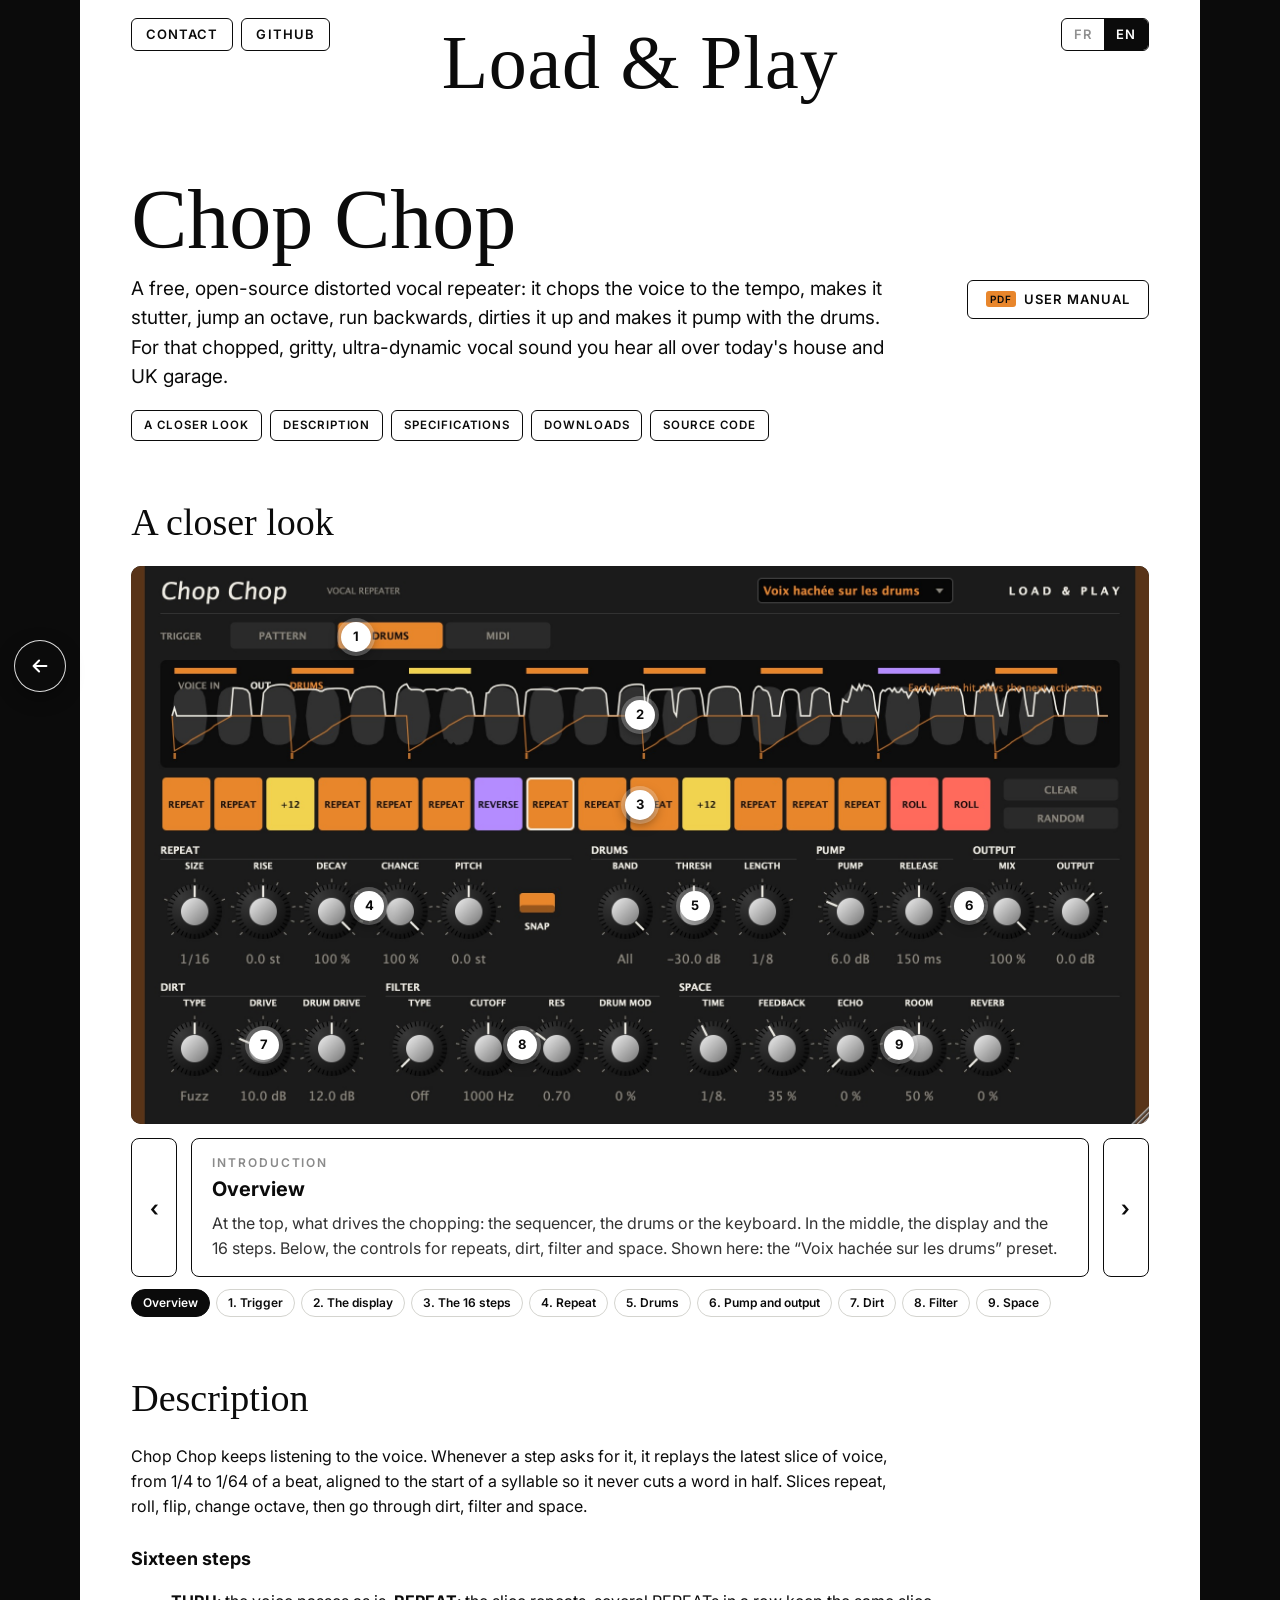
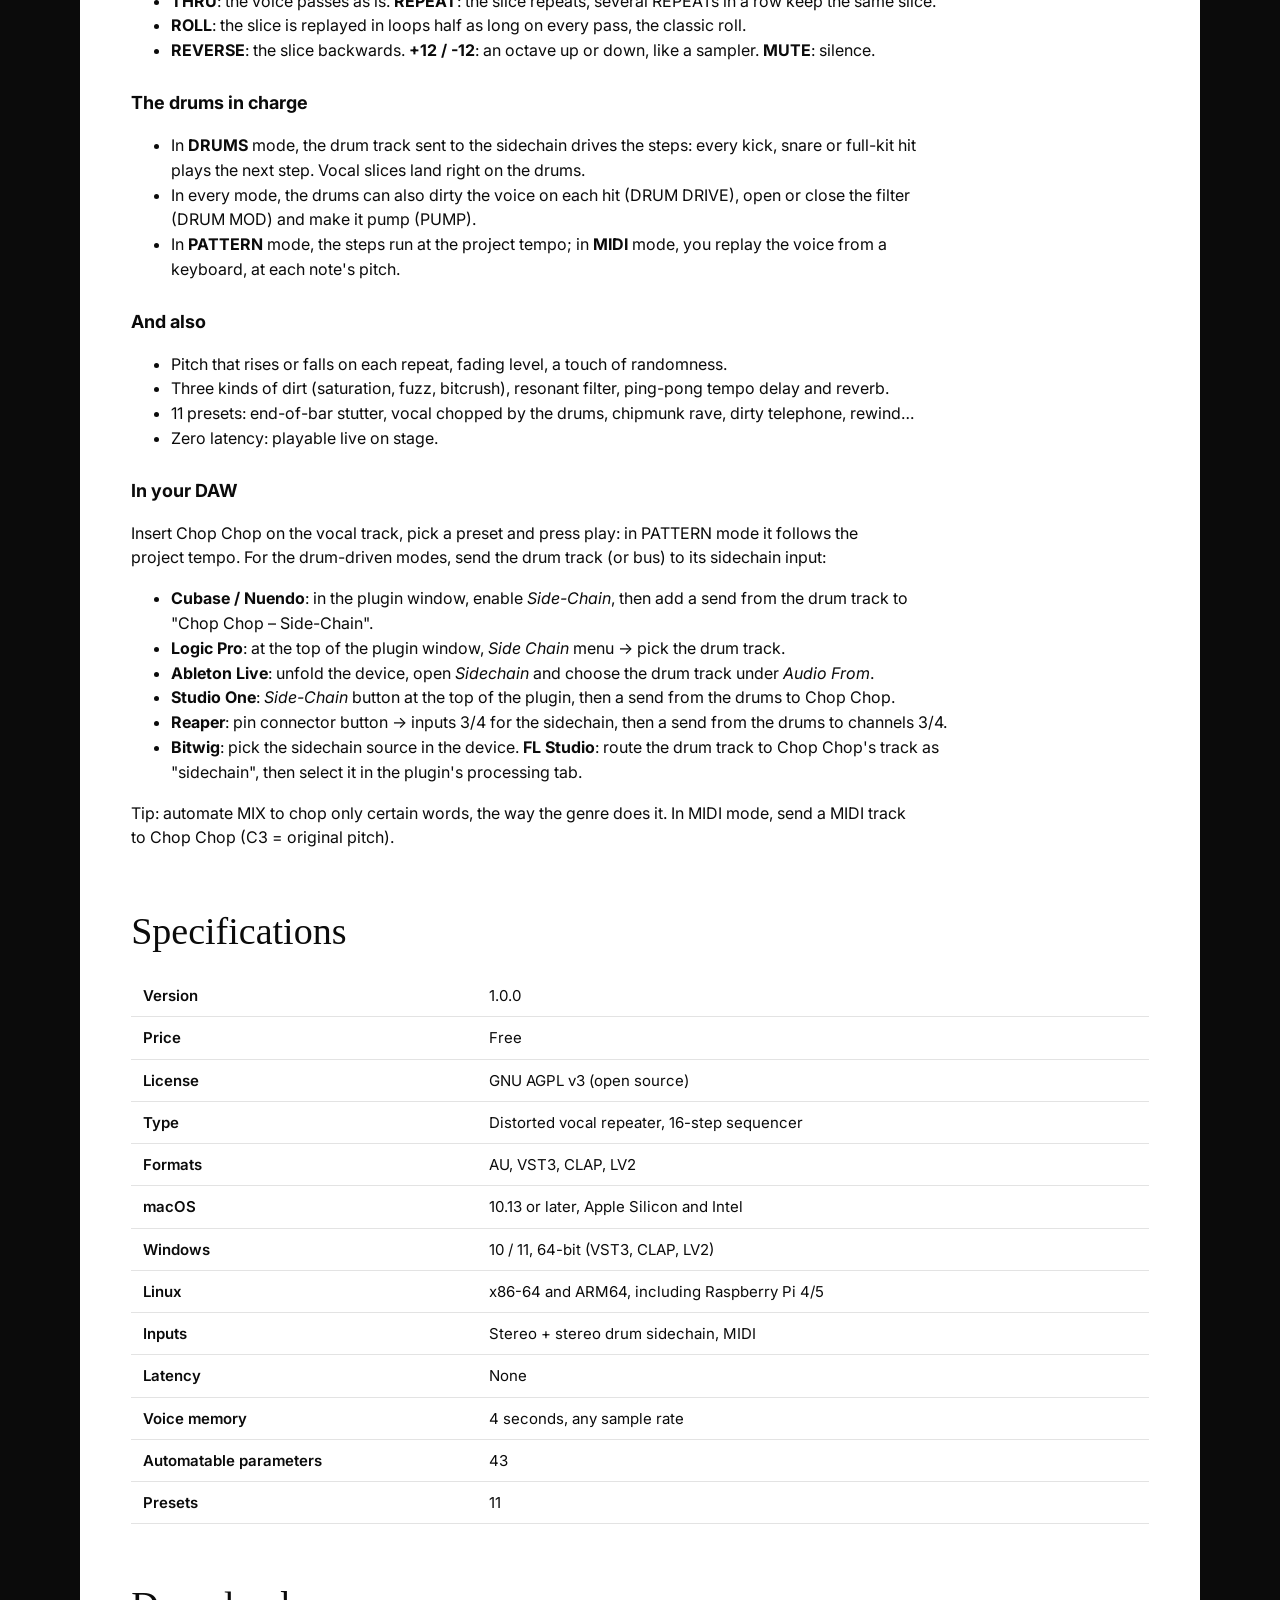
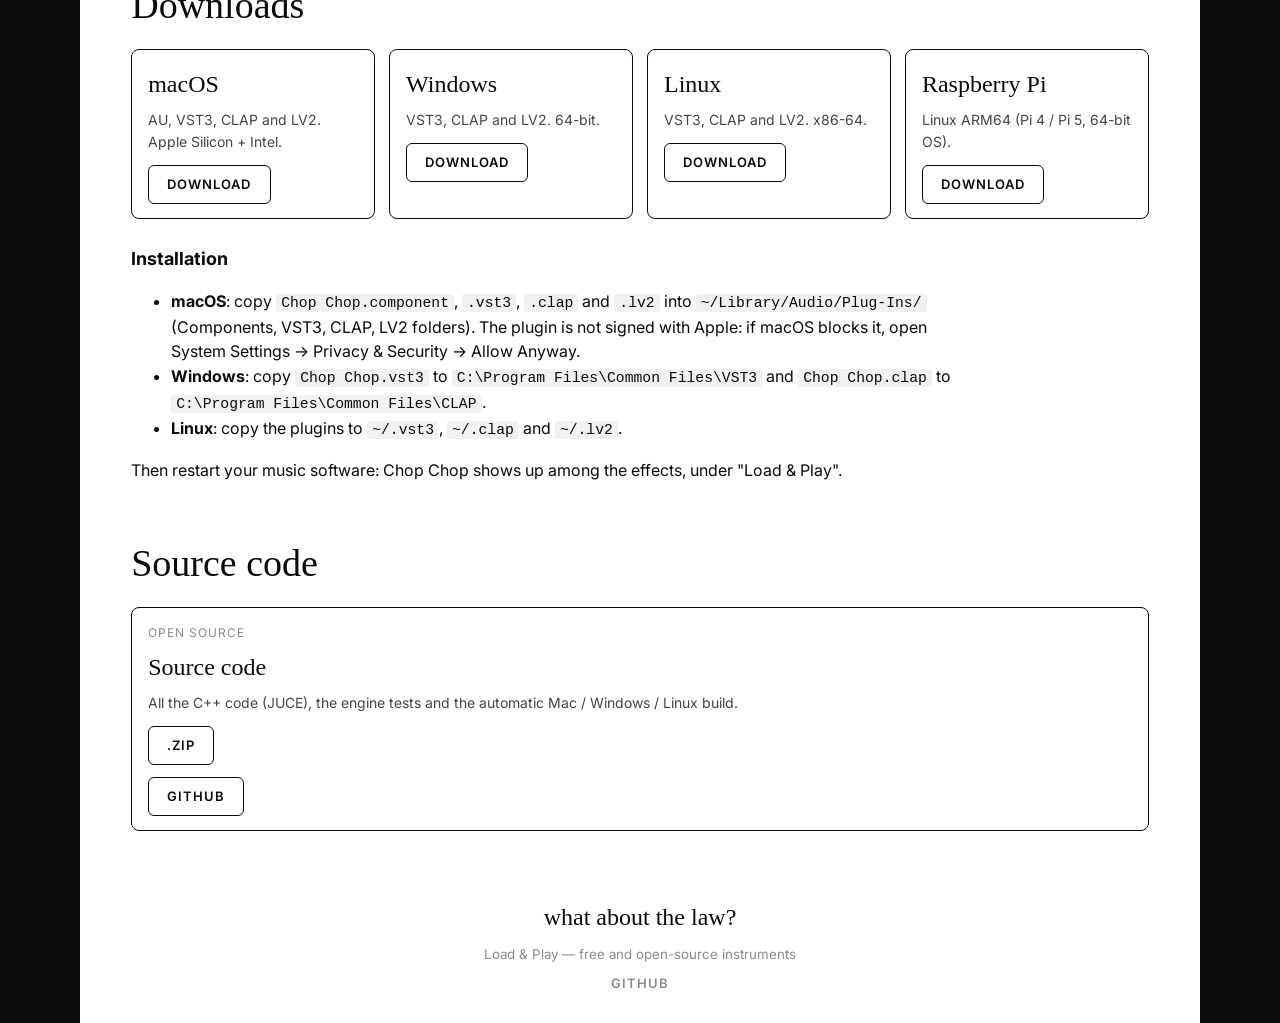
==== commit 9cf93ba9: "Site : « Dans votre logiciel » dans la Description, téléchargements sans manuel - La partie « Dans v" ====
--- a/Site web/chop-chop.html
+++ b/Site web/chop-chop.html
@@ -49,7 +49,6 @@
     <ul class="toc">
       <li><a class="btn dark" href="#de-plus-pres"><span lang="fr">De plus près</span><span lang="en">A closer look</span></a></li>
       <li><a class="btn dark" href="#description">Description</a></li>
-      <li><a class="btn dark" href="#brancher"><span lang="fr">Dans votre logiciel</span><span lang="en">In your DAW</span></a></li>
       <li><a class="btn dark" href="#caracteristiques"><span lang="fr">Caractéristiques</span><span lang="en">Specifications</span></a></li>
       <li><a class="btn dark" href="#telechargements"><span lang="fr">Téléchargements</span><span lang="en">Downloads</span></a></li>
       <li><a class="btn dark" href="#code"><span lang="fr">Code source</span><span lang="en">Source code</span></a></li>
@@ -81,32 +80,7 @@
         <li>11 presets : bégaiement de fin de mesure, voix hachée sur les drums, chipmunk rave, téléphone sale, rembobinage…</li>
         <li>Aucune latence : utilisable en direct sur scène.</li>
       </ul>
-    </div>
-    <div lang="en">
-      <p>Chop Chop keeps listening to the voice. Whenever a step asks for it, it replays the latest slice of voice, from 1/4 to 1/64 of a beat, aligned to the start of a syllable so it never cuts a word in half. Slices repeat, roll, flip, change octave, then go through dirt, filter and space.</p>
-      <h3>Sixteen steps</h3>
-      <ul>
-        <li><b>THRU</b>: the voice passes as is. <b>REPEAT</b>: the slice repeats, several REPEATs in a row keep the same slice.</li>
-        <li><b>ROLL</b>: the slice is replayed in loops half as long on every pass, the classic roll.</li>
-        <li><b>REVERSE</b>: the slice backwards. <b>+12 / -12</b>: an octave up or down, like a sampler. <b>MUTE</b>: silence.</li>
-      </ul>
-      <h3>The drums in charge</h3>
-      <ul>
-        <li>In <b>DRUMS</b> mode, the drum track sent to the sidechain drives the steps: every kick, snare or full-kit hit plays the next step. Vocal slices land right on the drums.</li>
-        <li>In every mode, the drums can also dirty the voice on each hit (DRUM DRIVE), open or close the filter (DRUM MOD) and make it pump (PUMP).</li>
-        <li>In <b>PATTERN</b> mode, the steps run at the project tempo; in <b>MIDI</b> mode, you replay the voice from a keyboard, at each note's pitch.</li>
-      </ul>
-      <h3>And also</h3>
-      <ul>
-        <li>Pitch that rises or falls on each repeat, fading level, a touch of randomness.</li>
-        <li>Three kinds of dirt (saturation, fuzz, bitcrush), resonant filter, ping-pong tempo delay and reverb.</li>
-        <li>11 presets: end-of-bar stutter, vocal chopped by the drums, chipmunk rave, dirty telephone, rewind…</li>
-        <li>Zero latency: playable live on stage.</li>
-      </ul>
-    </div>
-
-    <h2 id="brancher"><span lang="fr">Dans votre logiciel</span><span lang="en">In your DAW</span></h2>
-    <div lang="fr">
+      <h3>Dans votre logiciel</h3>
       <p>Insérez Chop Chop sur la piste de voix, choisissez un preset et lancez la lecture : en mode PATTERN, il suit le tempo du projet. Pour les modes à drums, envoyez la piste (ou le groupe) de batterie sur son entrée sidechain :</p>
       <ul>
         <li><b>Cubase / Nuendo</b> : dans la fenêtre du plugin, activez <i>Side-Chain</i>, puis sur la piste de drums ajoutez un envoi vers « Chop Chop – Side-Chain ».</li>
@@ -119,6 +93,27 @@
       <p>Astuce : automatisez MIX pour ne hacher que certains mots, comme dans les morceaux du genre. En mode MIDI, envoyez une piste MIDI vers Chop Chop (do 3 = hauteur d'origine).</p>
     </div>
     <div lang="en">
+      <p>Chop Chop keeps listening to the voice. Whenever a step asks for it, it replays the latest slice of voice, from 1/4 to 1/64 of a beat, aligned to the start of a syllable so it never cuts a word in half. Slices repeat, roll, flip, change octave, then go through dirt, filter and space.</p>
+      <h3>Sixteen steps</h3>
+      <ul>
+        <li><b>THRU</b>: the voice passes as is. <b>REPEAT</b>: the slice repeats, several REPEATs in a row keep the same slice.</li>
+        <li><b>ROLL</b>: the slice is replayed in loops half as long on every pass, the classic roll.</li>
+        <li><b>REVERSE</b>: the slice backwards. <b>+12 / -12</b>: an octave up or down, like a sampler. <b>MUTE</b>: silence.</li>
+      </ul>
+      <h3>The drums in charge</h3>
+      <ul>
+        <li>In <b>DRUMS</b> mode, the drum track sent to the sidechain drives the steps: every kick, snare or full-kit hit plays the next step. Vocal slices land right on the drums.</li>
+        <li>In every mode, the drums can also dirty the voice on each hit (DRUM DRIVE), open or close the filter (DRUM MOD) and make it pump (PUMP).</li>
+        <li>In <b>PATTERN</b> mode, the steps run at the project tempo; in <b>MIDI</b> mode, you replay the voice from a keyboard, at each note's pitch.</li>
+      </ul>
+      <h3>And also</h3>
+      <ul>
+        <li>Pitch that rises or falls on each repeat, fading level, a touch of randomness.</li>
+        <li>Three kinds of dirt (saturation, fuzz, bitcrush), resonant filter, ping-pong tempo delay and reverb.</li>
+        <li>11 presets: end-of-bar stutter, vocal chopped by the drums, chipmunk rave, dirty telephone, rewind…</li>
+        <li>Zero latency: playable live on stage.</li>
+      </ul>
+      <h3>In your DAW</h3>
       <p>Insert Chop Chop on the vocal track, pick a preset and press play: in PATTERN mode it follows the project tempo. For the drum-driven modes, send the drum track (or bus) to its sidechain input:</p>
       <ul>
         <li><b>Cubase / Nuendo</b>: in the plugin window, enable <i>Side-Chain</i>, then add a send from the drum track to "Chop Chop – Side-Chain".</li>
@@ -151,13 +146,6 @@
     <h2 id="telechargements"><span lang="fr">Téléchargements</span><span lang="en">Downloads</span></h2>
     <div class="downloads">
       <div class="dl">
-        <h3><span lang="fr">Manuel</span><span lang="en">Manual</span></h3>
-        <p lang="fr">Tous les réglages, le branchement dans les logiciels et les presets. PDF, aussi inclus dans chaque zip.</p>
-        <p lang="en">Every control, hooking it up in your DAW and the presets. PDF, also included in every zip.</p>
-        <a class="btn dark" href="docs/Chop-Chop-manuel.pdf" lang="fr" target="_blank" rel="noopener">PDF</a>
-        <a class="btn dark" href="docs/Chop-Chop-manual.pdf" lang="en" target="_blank" rel="noopener">PDF</a>
-      </div>
-      <div class="dl">
         <h3>macOS</h3>
         <p lang="fr">AU, VST3, CLAP et LV2. Apple Silicon + Intel.</p>
         <p lang="en">AU, VST3, CLAP and LV2. Apple Silicon + Intel.</p>
--- a/Site web/assets/css/style.css
+++ b/Site web/assets/css/style.css
@@ -820,6 +820,106 @@
 .seq-n { position: absolute; background: var(--ink); border-radius: 2px; box-shadow: inset 0 0 0 1px #fff; }
 .seq-playhead { position: absolute; top: 0; bottom: 0; background: rgba(232, 134, 44, 0.25); pointer-events: none; }
 .seq-hint { margin: 0; font-size: 13px; color: #666; }
+
+/* ---------- Façade LP-303 (alu brossé, séquenceur dans la façade) ---------- */
+.style-acid .face {
+  color: #1e1e1e;
+  background:
+    repeating-linear-gradient(0deg, rgba(255, 255, 255, 0.06) 0 1px, rgba(0, 0, 0, 0.035) 1px 2px),
+    linear-gradient(#dcdcd8, #b4b4af);
+  border-left: 14px solid #5a3418;
+  border-right: 14px solid #5a3418;
+  padding: 12px 16px 14px;
+}
+.style-acid .face-body { min-width: max-content; }
+.style-acid .face-top { display: grid; grid-template-columns: auto 1fr auto auto; align-items: center; gap: 16px; padding-bottom: 8px; border-bottom: 1px solid rgba(0, 0, 0, 0.2); }
+.style-acid .brand-box { border-color: #1e1e1e; color: #1e1e1e; }
+.style-acid .face-logo { color: #1e1e1e; background: none; -webkit-text-fill-color: #1e1e1e; border-bottom: 3px solid #e8862c; padding-bottom: 2px; }
+.style-acid .sections { display: flex; gap: 0; }
+.style-acid .section { padding: 0 12px; border-left: 1px solid rgba(0, 0, 0, 0.18); }
+.style-acid .section:first-child { border-left: none; padding-left: 0; }
+.style-acid .section-title { color: #1e1e1e; font-size: 12px; letter-spacing: 0.12em; margin-bottom: 4px; text-align: center; }
+.style-acid .controls { display: flex; gap: 4px; }
+.style-acid .ctl { width: 72px; gap: 1px; }
+.style-acid .ctl-label { color: #1e1e1e; }
+.style-acid .ctl-value { font-size: 12px; color: #2a2a2a; }
+.style-acid .knob { width: 46px; height: 46px; background: radial-gradient(circle at 40% 32%, #4a4a4a, #0d0d0d 70%); box-shadow: 0 0 0 2px #050505, 2px 4px 6px rgba(0, 0, 0, 0.35); }
+.style-acid .knob .scale { background: repeating-conic-gradient(from -136deg, #55534f 0 2deg, transparent 2deg 27deg); }
+.style-acid .knob .pointer::after { height: 40%; top: 3px; width: 3px; margin-left: -1.5px; }
+.style-acid .knob .dome { display: none; }
+.style-acid .ctl-choice { align-content: center; }
+.style-acid .choice { gap: 6px; }
+.style-acid .choice button { grid-template-columns: 8px auto; grid-template-rows: auto; padding: 6px 9px; background: #2a2a29; border: 1px solid #000; border-radius: 3px; }
+.style-acid .choice .led { grid-row: 1; width: 7px; height: 7px; }
+.style-acid .choice .sq { display: none; }
+.style-acid .choice .nm { grid-row: 1; color: #f0ede4; font-size: 10px; }
+.style-acid .keys-wrap { height: 100px; margin-top: 2px; }
+.style-acid .wheels { background: #141414; border: 1px solid #2e2e2e; }
+
+.acid-seq {
+  display: grid;
+  grid-template-columns: 200px 1fr;
+  gap: 14px;
+  background: #161616;
+  color: #f0ede4;
+  border-top: 3px solid #e8862c;
+  margin: 2px -16px 0;
+  padding: 12px 16px;
+}
+.acid-side { display: grid; gap: 8px; align-content: start; }
+.acid-title { font: 700 12.5px var(--text); letter-spacing: 0.15em; }
+.acid-label { font: 700 9.5px var(--text); color: #a39e94; letter-spacing: 0.06em; }
+.acid-run {
+  font: 700 14px var(--text); letter-spacing: 0.08em; color: #f0ede4;
+  background: linear-gradient(#4a4a48, #2a2a29); border: 1px solid #000; border-radius: 4px; padding: 10px; cursor: pointer;
+}
+.acid-run:hover { filter: brightness(1.15); }
+.acid-patterns { display: grid; grid-template-columns: repeat(4, 1fr); gap: 4px; }
+.acid-patterns button {
+  position: relative; font: 700 12px var(--text); color: #f0ede4; background: #262626;
+  border: 1px solid #000; border-radius: 3px; padding: 6px 0 6px 10px; cursor: pointer;
+}
+.acid-patterns button::before { content: ""; position: absolute; left: 7px; top: 50%; width: 6px; height: 6px; margin-top: -3px; border-radius: 50%; background: #4a1512; }
+.acid-patterns button.on::before { background: #ff3326; box-shadow: 0 0 5px #ff3326; }
+.acid-patterns button.pending::before { background: #e8862c; }
+.acid-name { font: 11px var(--text); color: #a39e94; }
+.acid-row { display: flex; gap: 6px; align-items: center; }
+.acid-tempo { width: 56px; font: 13px var(--text); padding: 4px 6px; border-radius: 4px; border: 1px solid #4a4a4a; background: #070707; color: #ff3326; }
+.acid-swing { width: 64px; accent-color: #e8862c; }
+.acid-transpose { font: 700 12px var(--text); color: #ff3326; background: #070707; border: 1px solid #4a4a4a; border-radius: 3px; padding: 4px 8px; cursor: pointer; justify-self: start; }
+.acid-tool { flex: 1; font: 700 11px var(--text); color: #f0ede4; background: #2b2b2b; border: 1px solid #4a4a4a; border-radius: 3px; padding: 6px; cursor: pointer; }
+.acid-tool:hover { background: #3a3a3a; }
+.acid-main { display: grid; gap: 6px; min-width: 620px; }
+.acid-grid {
+  display: grid;
+  grid-template-columns: 52px repeat(16, minmax(30px, 1fr));
+  grid-template-rows: 20px repeat(13, 12px) repeat(4, 19px);
+  background: #0c0c0c;
+  border-radius: 4px;
+  touch-action: none;
+  user-select: none;
+  cursor: pointer;
+}
+.acid-grid > * { min-width: 0; }
+.acid-rowlabel { grid-column: 1; font: 700 9.5px/12px var(--text); color: #a39e94; text-align: right; padding-right: 8px; }
+.acid-rowlabel.sharp { color: #7d7970; }
+.acid-rowlabel.opt { line-height: 19px; }
+.acid-rowlabel.opt:first-of-type, .acid-grid .acid-opt.up { margin-top: 0; }
+.acid-head { font: 700 11px/20px var(--text); color: #a39e94; text-align: center; position: relative; }
+.acid-head:nth-child(4n+3) { color: #f0ede4; }
+.acid-head.now::before { content: ""; position: absolute; left: 6px; top: 7px; width: 6px; height: 6px; border-radius: 50%; background: #ff3326; }
+.acid-head.out, .acid-cell.out, .acid-opt.out { opacity: 0.35; }
+.acid-cell { background: #1d1d1c; border-bottom: 1px solid #0c0c0c; border-left: 1px solid #262626; font: 7px/11px var(--text); color: #000; text-align: center; }
+.acid-cell.sharp { background: #131313; }
+.acid-cell.beat { border-left-color: #4a4a4a; }
+.acid-cell.on { background: #e8862c; border-radius: 2px; box-shadow: inset 0 0 0 1px #0c0c0c; }
+.acid-cell.on.accent { background: #ff5a36; }
+.acid-cell.now, .acid-opt.now { filter: brightness(1.45); }
+.acid-opt { margin: 3px 4px; background: #2a2a2a; border: 1px solid #383838; border-radius: 3px; }
+.acid-opt.on.up, .acid-opt.on.down { background: #e9dfc2; border-color: #e9dfc2; }
+.acid-opt.on.accent { background: #ff3326; border-color: #ff3326; }
+.acid-opt.on.slide { background: #e8862c; border-color: #e8862c; }
+.acid-hint { margin: 0; font: 11px var(--text); color: #8c877d; text-align: right; }
 
 /* ---------- Petits écrans ---------- */
 @media (max-width: 720px) {
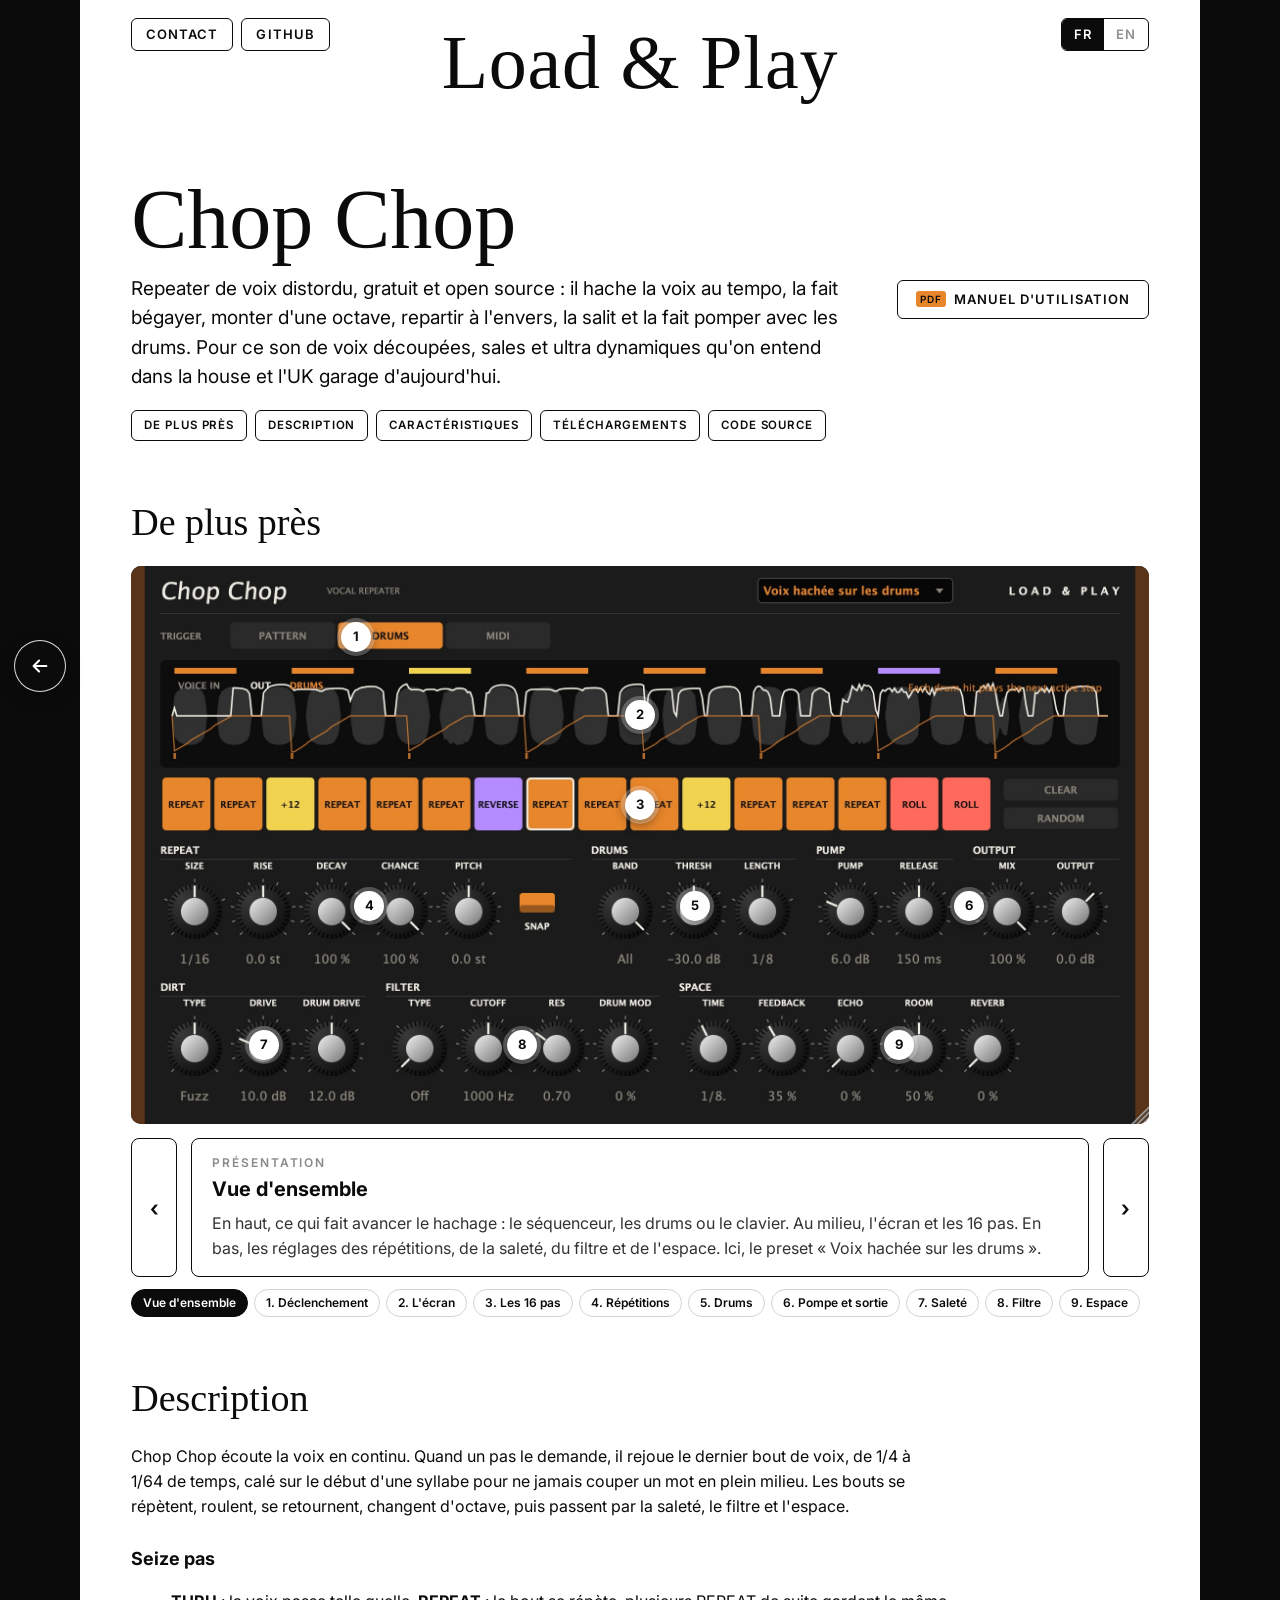
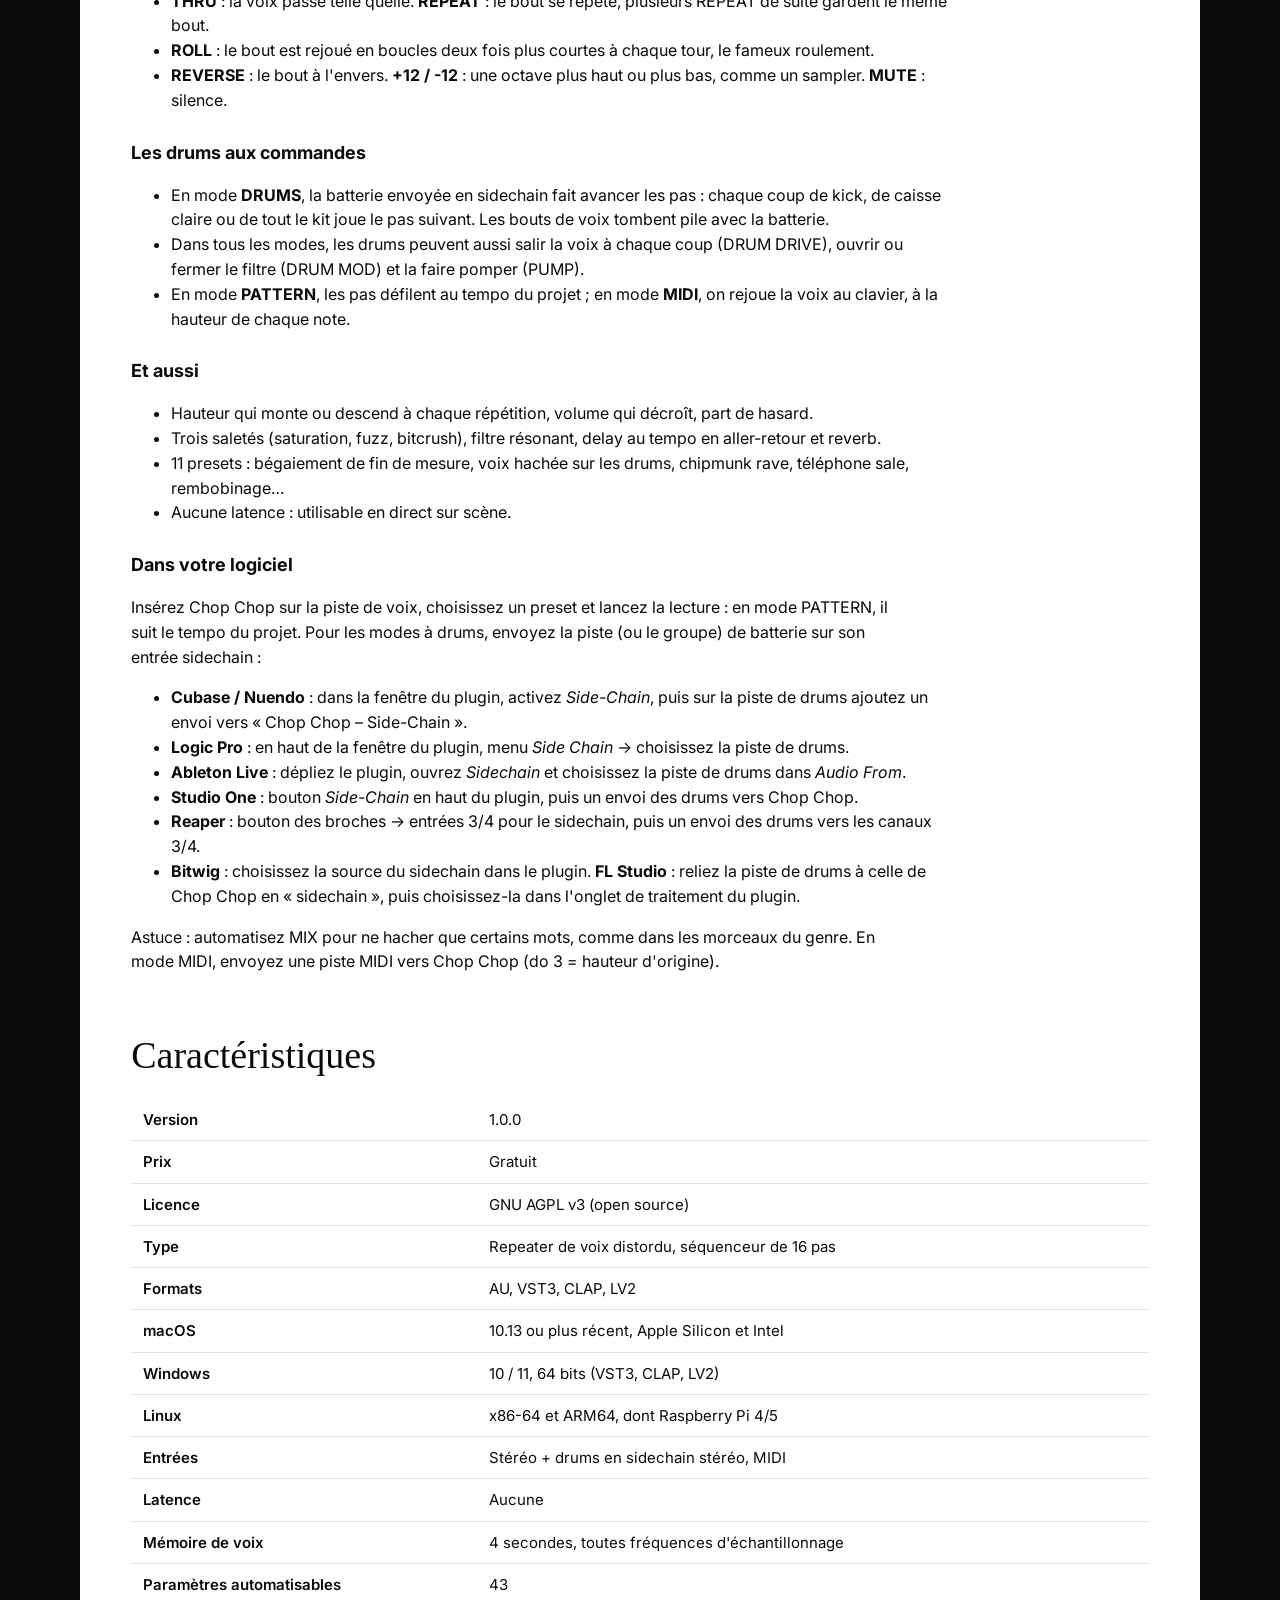
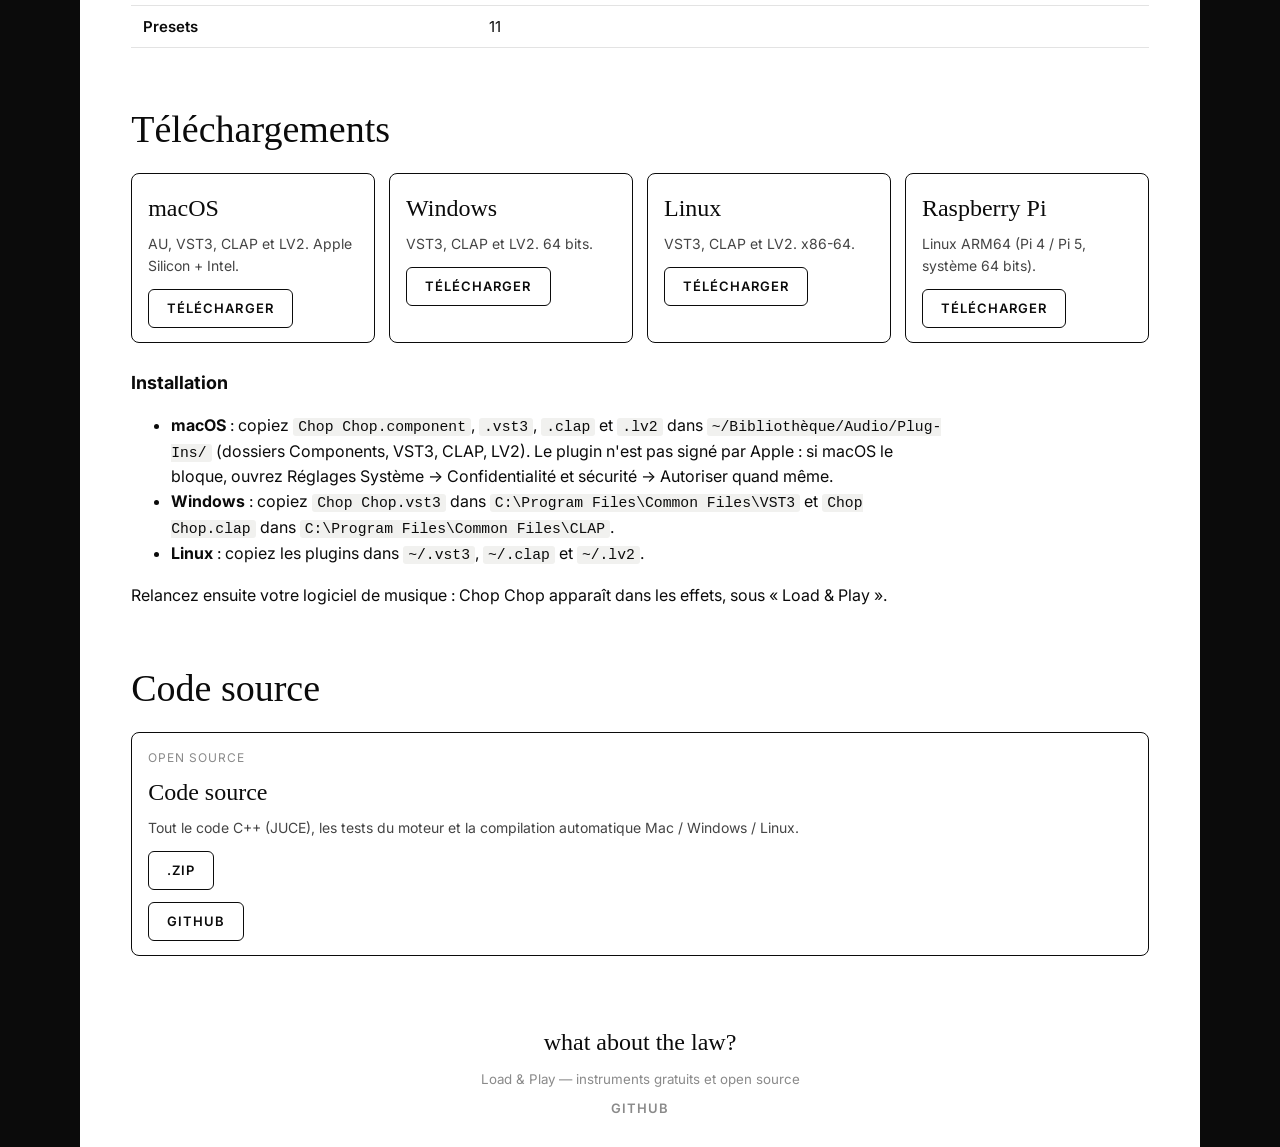
==== commit 906f43c1: "Site : référencement (SEO), pages anglaises, partage et images allégées - Pages anglaises *-en.html " ====
--- a/Site web/chop-chop.html
+++ b/Site web/chop-chop.html
@@ -3,16 +3,66 @@
 <head>
   <meta charset="utf-8">
   <meta name="viewport" content="width=device-width, initial-scale=1">
-  <title>Chop Chop — Load & Play</title>
-  <meta name="description" content="Chop Chop : repeater de voix distordu gratuit et open source, 16 pas, drums en sidechain. AU, VST3, CLAP, LV2 pour Mac, Windows et Linux.">
+  <title data-en-text="Chop Chop — free vocal chop &amp; stutter plugin, VST3 / AU">Chop Chop — effet vocal chop et stutter gratuit, VST3 / AU</title>
+  <meta name="description" content="Repeater de voix distordu gratuit : 16 pas qui hachent, répètent, retournent et transposent, au tempo ou par vos drums. VST3, AU, CLAP, LV2, Mac, Windows, Linux." data-en-content="Free distorted vocal repeater: 16 steps that chop, stutter, reverse and transpose, at tempo or fired by your drums. VST3, AU, CLAP, LV2 for Mac, Windows, Linux.">
+  <link rel="canonical" href="https://alexlexlexlexlexlex.github.io/load-and-play/chop-chop.html">
+  <link rel="alternate" hreflang="fr" href="https://alexlexlexlexlexlex.github.io/load-and-play/chop-chop.html">
+  <link rel="alternate" hreflang="en" href="https://alexlexlexlexlexlex.github.io/load-and-play/chop-chop-en.html">
+  <link rel="alternate" hreflang="x-default" href="https://alexlexlexlexlexlex.github.io/load-and-play/chop-chop-en.html">
+  <meta property="og:type" content="website">
+  <meta property="og:site_name" content="Load &amp; Play">
+  <meta property="og:locale" content="fr_FR">
+  <meta property="og:locale:alternate" content="en_US">
+  <meta property="og:url" content="https://alexlexlexlexlexlex.github.io/load-and-play/chop-chop.html">
+  <meta property="og:title" content="Chop Chop — effet vocal chop et stutter gratuit, VST3 / AU" data-en-content="Chop Chop — free vocal chop &amp; stutter plugin, VST3 / AU">
+  <meta property="og:description" content="Repeater de voix distordu gratuit : 16 pas qui hachent, répètent, retournent et transposent, au tempo ou par vos drums. VST3, AU, CLAP, LV2, Mac, Windows, Linux." data-en-content="Free distorted vocal repeater: 16 steps that chop, stutter, reverse and transpose, at tempo or fired by your drums. VST3, AU, CLAP, LV2 for Mac, Windows, Linux.">
+  <meta property="og:image" content="https://alexlexlexlexlexlex.github.io/load-and-play/assets/img/og/chop-chop.jpg">
+  <meta property="og:image:width" content="1200">
+  <meta property="og:image:height" content="630">
+  <meta property="og:image:alt" content="Interface de Chop Chop, repeater de voix à 16 pas" data-en-content="Chop Chop interface, a 16-step vocal repeater">
+  <meta name="twitter:card" content="summary_large_image">
+  <meta name="twitter:image:alt" content="Interface de Chop Chop, repeater de voix à 16 pas" data-en-content="Chop Chop interface, a 16-step vocal repeater">
+  <link rel="icon" href="assets/img/icon-32.png" sizes="32x32" type="image/png">
+  <link rel="icon" href="assets/img/icon-192.png" sizes="192x192" type="image/png">
+  <link rel="apple-touch-icon" href="assets/img/apple-touch-icon.png">
+  <script type="application/ld+json">
+  {
+    "@context": "https://schema.org",
+    "@type": "SoftwareApplication",
+    "name": "Chop Chop",
+    "url": "https://alexlexlexlexlexlex.github.io/load-and-play/chop-chop.html",
+    "description": "Repeater de voix distordu gratuit : 16 pas qui hachent, répètent, retournent et transposent, au tempo ou par vos drums. VST3, AU, CLAP, LV2, Mac, Windows, Linux.",
+    "image": "https://alexlexlexlexlexlex.github.io/load-and-play/assets/img/og/chop-chop.jpg",
+    "screenshot": "https://alexlexlexlexlexlex.github.io/load-and-play/assets/img/chop-chop.jpg",
+    "applicationCategory": "MultimediaApplication",
+    "applicationSubCategory": "Audio effect plugin (VST3, AU, CLAP, LV2)",
+    "operatingSystem": "macOS 10.13+, Windows 10, Windows 11, Linux (x86-64, ARM64)",
+    "softwareVersion": "1.0.0",
+    "license": "https://www.gnu.org/licenses/agpl-3.0.html",
+    "isAccessibleForFree": true,
+    "offers": {
+      "@type": "Offer",
+      "price": "0",
+      "priceCurrency": "EUR",
+      "availability": "https://schema.org/InStock"
+    },
+    "downloadUrl": "https://github.com/alexlexlexlexlexlex/load-and-play/releases/latest",
+    "publisher": {
+      "@type": "Organization",
+      "name": "Load & Play",
+      "url": "https://alexlexlexlexlexlex.github.io/load-and-play/"
+    }
+  }
+  </script>
   <link rel="preconnect" href="https://fonts.googleapis.com">
   <link rel="preconnect" href="https://fonts.gstatic.com" crossorigin>
   <link href="https://fonts.googleapis.com/css2?family=Inter:wght@400;600&family=Permanent+Marker&display=swap" rel="stylesheet">
-  <link rel="stylesheet" href="assets/css/style.css">
+  <link rel="stylesheet" href="assets/css/style.css?v=2026-11-24">
+  <link rel="preload" as="image" href="assets/img/chop-chop.jpg" fetchpriority="high">
   <script src="assets/js/config.js"></script>
-  <script src="assets/js/site.js"></script>
-  <script src="assets/js/products.js" defer></script>
-  <script src="assets/js/closer.js" defer></script>
+  <script src="assets/js/site.js?v=2026-11-24"></script>
+  <script src="assets/js/products.js?v=2026-11-24" defer></script>
+  <script src="assets/js/closer.js?v=2026-11-24" defer></script>
 </head>
 <body class="inner">
   <a class="float-back" href="index.html" aria-label="Accueil / Home">
--- a/Site web/assets/css/style.css
+++ b/Site web/assets/css/style.css
@@ -35,6 +35,17 @@
 html[data-ui-lang="en"] body [lang="fr"] { display: none !important; }
 
 [hidden] { display: none !important; }
+
+/* Lu par les moteurs de recherche et les lecteurs d'écran, invisible à l'écran. */
+.visually-hidden {
+  position: absolute !important;
+  width: 1px; height: 1px;
+  padding: 0; margin: -1px;
+  overflow: hidden;
+  clip: rect(0 0 0 0);
+  white-space: nowrap;
+  border: 0;
+}
 
 /* ---------- En-tête ---------- */
 .site-header {
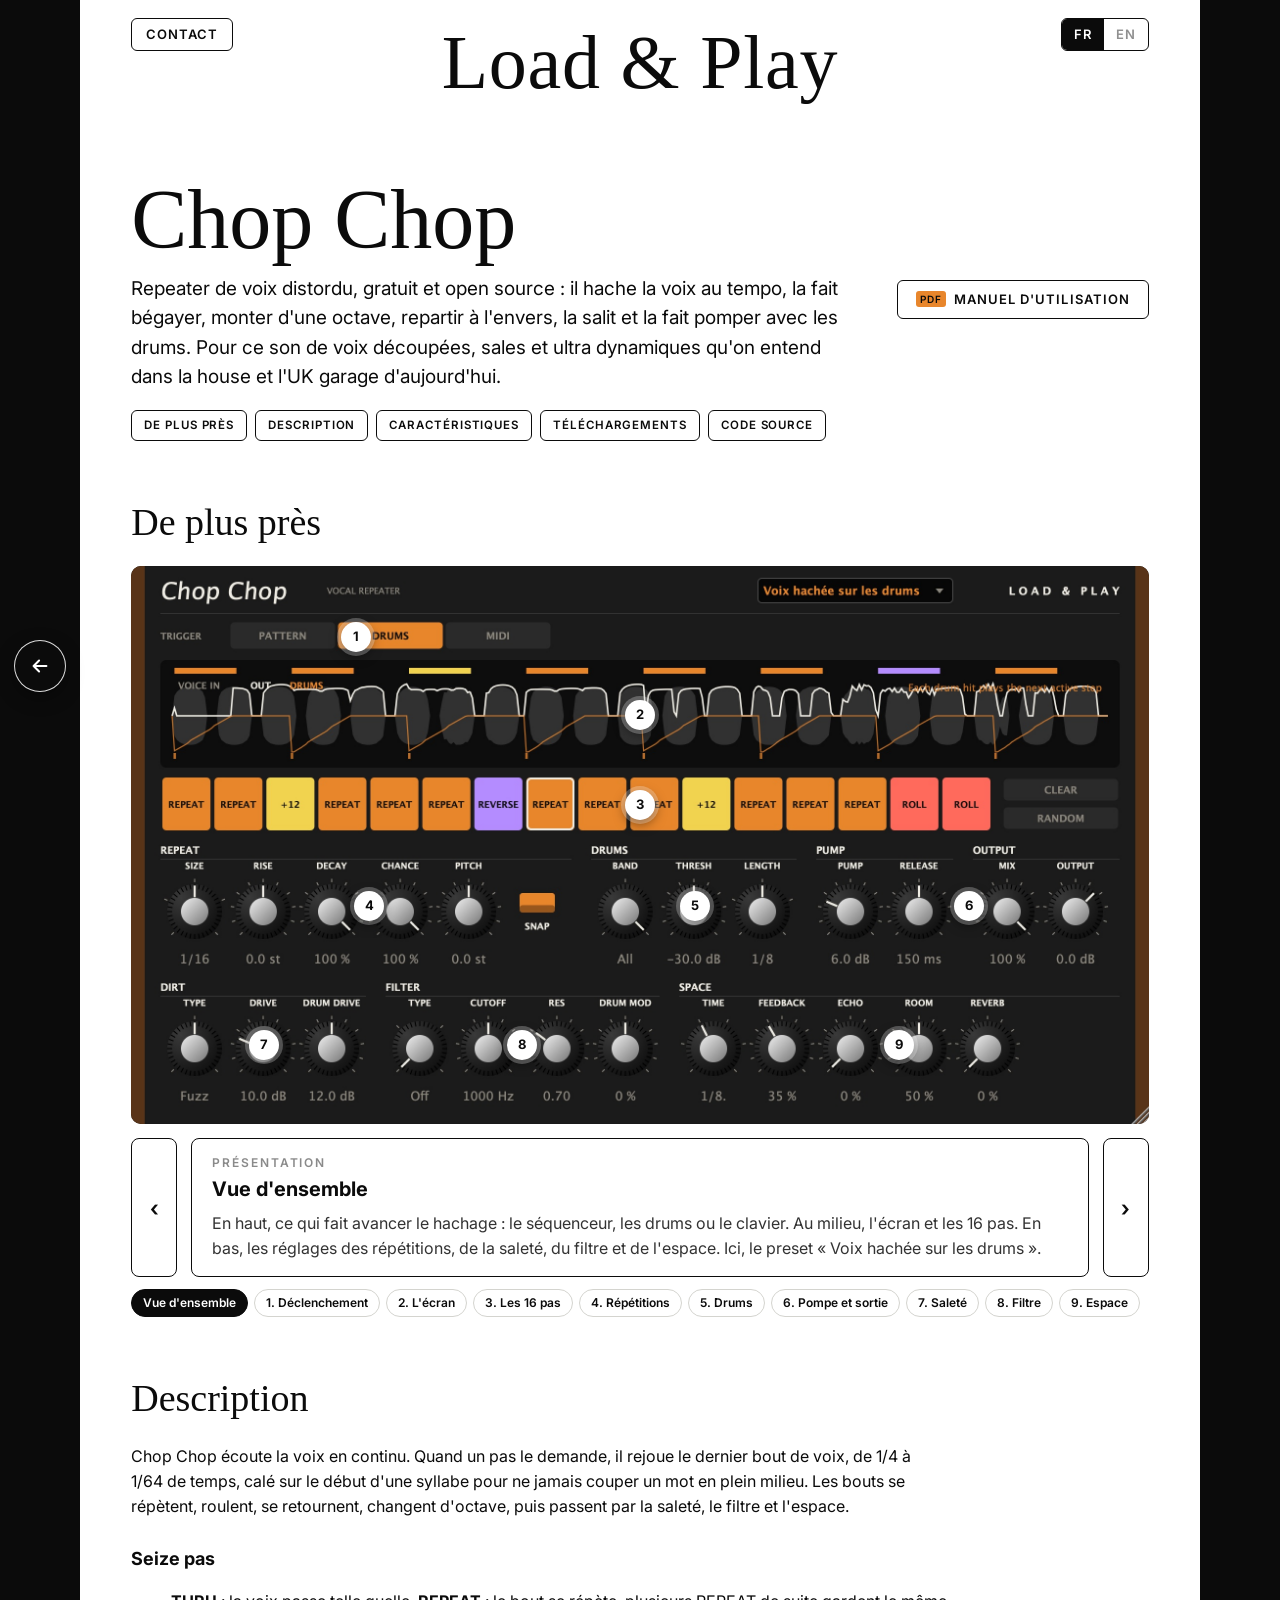
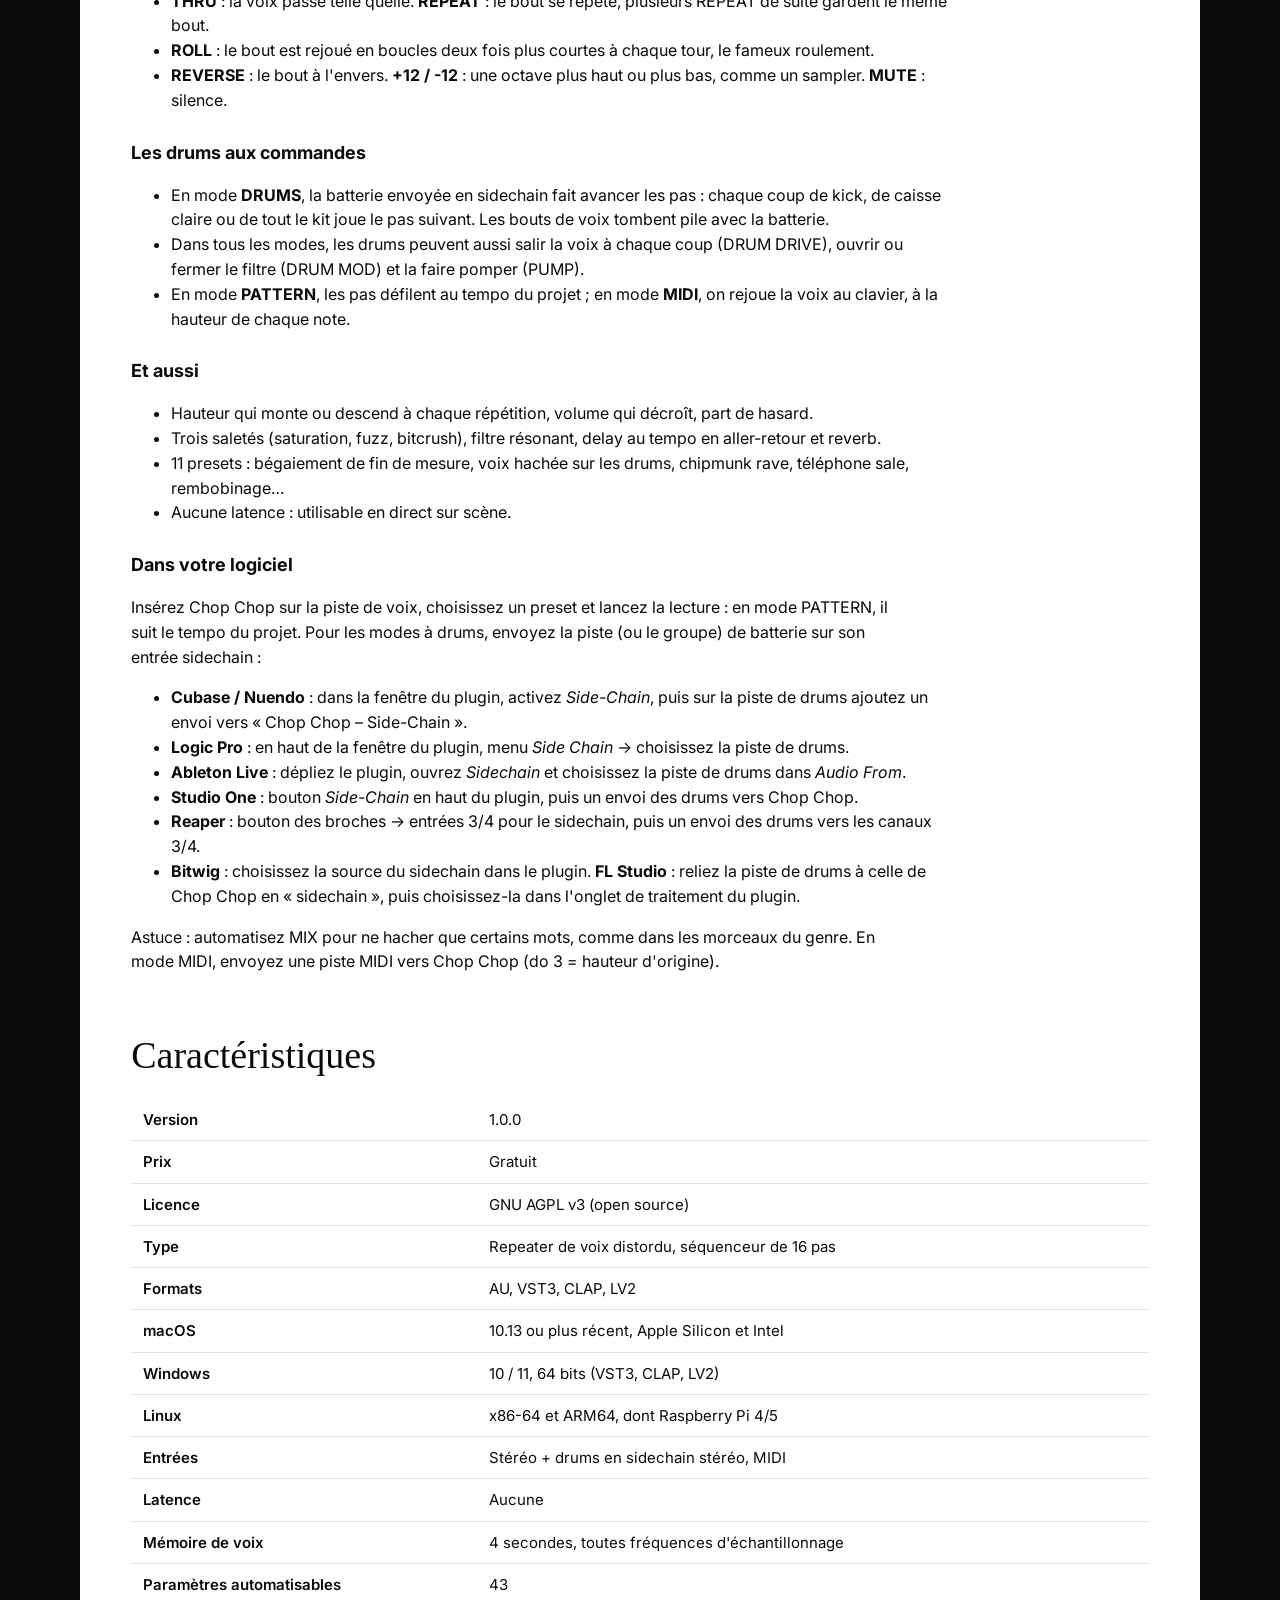
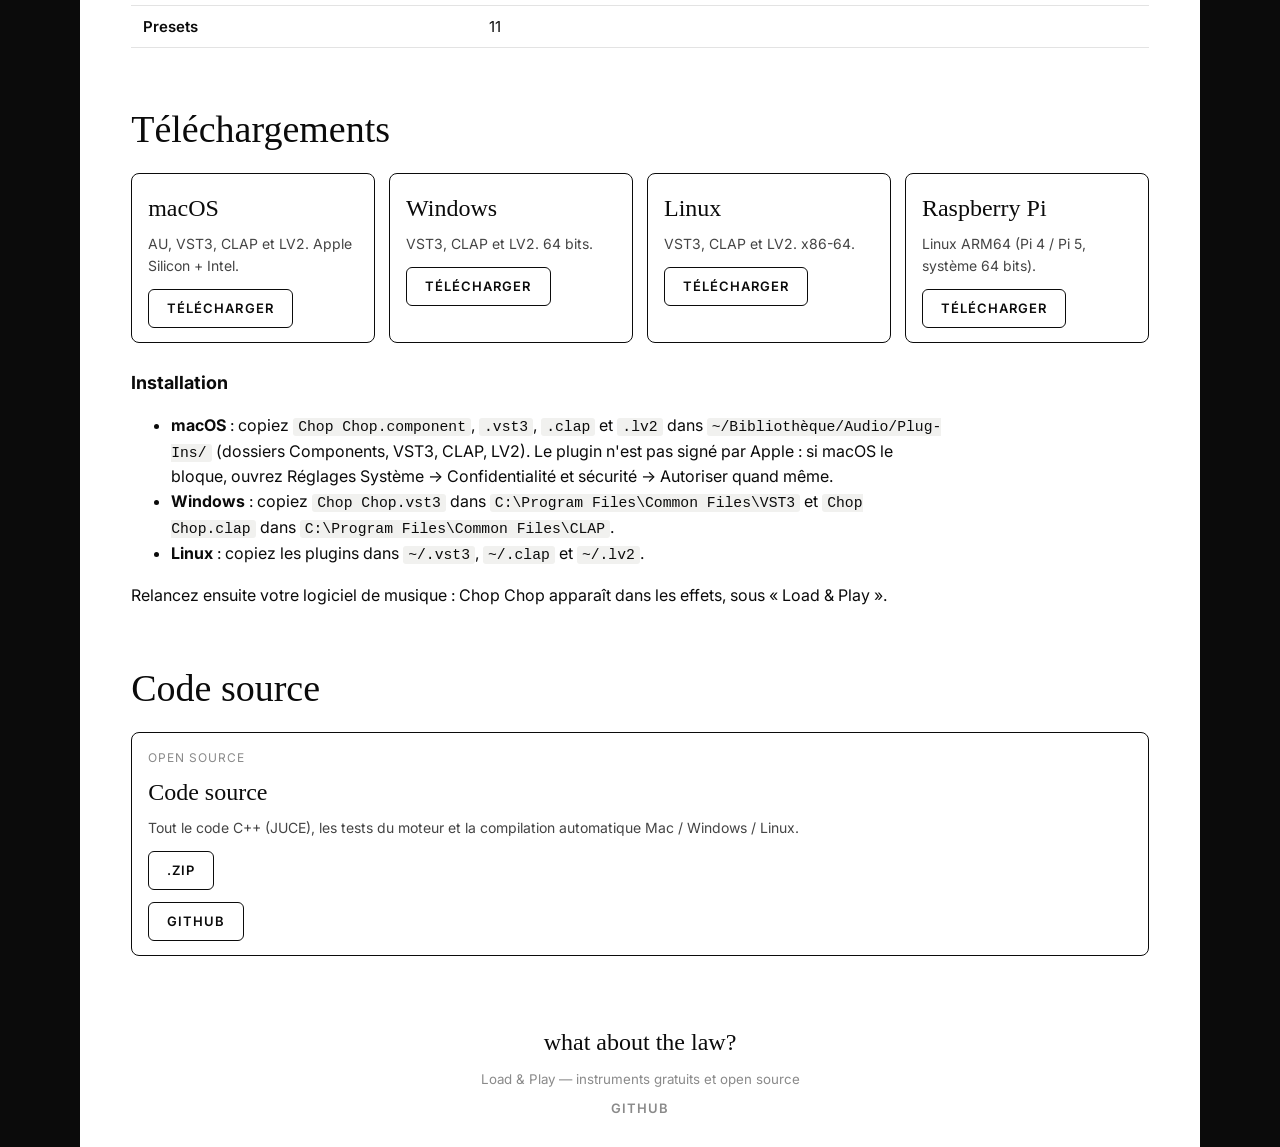
==== commit e52522bc: "Site : adresse contact@loadandplaymusic.com, GitHub seulement en pied de page - config.js : nouvelle" ====
--- a/Site web/chop-chop.html
+++ b/Site web/chop-chop.html
@@ -5,18 +5,18 @@
   <meta name="viewport" content="width=device-width, initial-scale=1">
   <title data-en-text="Chop Chop — free vocal chop &amp; stutter plugin, VST3 / AU">Chop Chop — effet vocal chop et stutter gratuit, VST3 / AU</title>
   <meta name="description" content="Repeater de voix distordu gratuit : 16 pas qui hachent, répètent, retournent et transposent, au tempo ou par vos drums. VST3, AU, CLAP, LV2, Mac, Windows, Linux." data-en-content="Free distorted vocal repeater: 16 steps that chop, stutter, reverse and transpose, at tempo or fired by your drums. VST3, AU, CLAP, LV2 for Mac, Windows, Linux.">
-  <link rel="canonical" href="https://alexlexlexlexlexlex.github.io/load-and-play/chop-chop.html">
-  <link rel="alternate" hreflang="fr" href="https://alexlexlexlexlexlex.github.io/load-and-play/chop-chop.html">
-  <link rel="alternate" hreflang="en" href="https://alexlexlexlexlexlex.github.io/load-and-play/chop-chop-en.html">
-  <link rel="alternate" hreflang="x-default" href="https://alexlexlexlexlexlex.github.io/load-and-play/chop-chop-en.html">
+  <link rel="canonical" href="https://loadandplaymusic.com/chop-chop.html">
+  <link rel="alternate" hreflang="fr" href="https://loadandplaymusic.com/chop-chop.html">
+  <link rel="alternate" hreflang="en" href="https://loadandplaymusic.com/chop-chop-en.html">
+  <link rel="alternate" hreflang="x-default" href="https://loadandplaymusic.com/chop-chop-en.html">
   <meta property="og:type" content="website">
   <meta property="og:site_name" content="Load &amp; Play">
   <meta property="og:locale" content="fr_FR">
   <meta property="og:locale:alternate" content="en_US">
-  <meta property="og:url" content="https://alexlexlexlexlexlex.github.io/load-and-play/chop-chop.html">
+  <meta property="og:url" content="https://loadandplaymusic.com/chop-chop.html">
   <meta property="og:title" content="Chop Chop — effet vocal chop et stutter gratuit, VST3 / AU" data-en-content="Chop Chop — free vocal chop &amp; stutter plugin, VST3 / AU">
   <meta property="og:description" content="Repeater de voix distordu gratuit : 16 pas qui hachent, répètent, retournent et transposent, au tempo ou par vos drums. VST3, AU, CLAP, LV2, Mac, Windows, Linux." data-en-content="Free distorted vocal repeater: 16 steps that chop, stutter, reverse and transpose, at tempo or fired by your drums. VST3, AU, CLAP, LV2 for Mac, Windows, Linux.">
-  <meta property="og:image" content="https://alexlexlexlexlexlex.github.io/load-and-play/assets/img/og/chop-chop.jpg">
+  <meta property="og:image" content="https://loadandplaymusic.com/assets/img/og/chop-chop.jpg">
   <meta property="og:image:width" content="1200">
   <meta property="og:image:height" content="630">
   <meta property="og:image:alt" content="Interface de Chop Chop, repeater de voix à 16 pas" data-en-content="Chop Chop interface, a 16-step vocal repeater">
@@ -30,10 +30,10 @@
     "@context": "https://schema.org",
     "@type": "SoftwareApplication",
     "name": "Chop Chop",
-    "url": "https://alexlexlexlexlexlex.github.io/load-and-play/chop-chop.html",
+    "url": "https://loadandplaymusic.com/chop-chop.html",
     "description": "Repeater de voix distordu gratuit : 16 pas qui hachent, répètent, retournent et transposent, au tempo ou par vos drums. VST3, AU, CLAP, LV2, Mac, Windows, Linux.",
-    "image": "https://alexlexlexlexlexlex.github.io/load-and-play/assets/img/og/chop-chop.jpg",
-    "screenshot": "https://alexlexlexlexlexlex.github.io/load-and-play/assets/img/chop-chop.jpg",
+    "image": "https://loadandplaymusic.com/assets/img/og/chop-chop.jpg",
+    "screenshot": "https://loadandplaymusic.com/assets/img/chop-chop.jpg",
     "applicationCategory": "MultimediaApplication",
     "applicationSubCategory": "Audio effect plugin (VST3, AU, CLAP, LV2)",
     "operatingSystem": "macOS 10.13+, Windows 10, Windows 11, Linux (x86-64, ARM64)",
@@ -50,19 +50,19 @@
     "publisher": {
       "@type": "Organization",
       "name": "Load & Play",
-      "url": "https://alexlexlexlexlexlex.github.io/load-and-play/"
+      "url": "https://loadandplaymusic.com/"
     }
   }
   </script>
   <link rel="preconnect" href="https://fonts.googleapis.com">
   <link rel="preconnect" href="https://fonts.gstatic.com" crossorigin>
   <link href="https://fonts.googleapis.com/css2?family=Inter:wght@400;600&family=Permanent+Marker&display=swap" rel="stylesheet">
-  <link rel="stylesheet" href="assets/css/style.css?v=2026-11-24">
+  <link rel="stylesheet" href="assets/css/style.css?v=2026-11-24b">
   <link rel="preload" as="image" href="assets/img/chop-chop.jpg" fetchpriority="high">
-  <script src="assets/js/config.js"></script>
-  <script src="assets/js/site.js?v=2026-11-24"></script>
-  <script src="assets/js/products.js?v=2026-11-24" defer></script>
-  <script src="assets/js/closer.js?v=2026-11-24" defer></script>
+  <script src="assets/js/config.js?v=2026-11-24b"></script>
+  <script src="assets/js/site.js?v=2026-11-24b"></script>
+  <script src="assets/js/products.js?v=2026-11-24b" defer></script>
+  <script src="assets/js/closer.js?v=2026-11-24b" defer></script>
 </head>
 <body class="inner">
   <a class="float-back" href="index.html" aria-label="Accueil / Home">
@@ -72,7 +72,6 @@
   <header class="site-header">
     <div class="left">
       <a class="box-link" data-mail href="#">Contact</a>
-      <a class="box-link" data-github href="#" target="_blank" rel="noopener">GitHub</a>
     </div>
     <a class="logo" href="index.html">Load &amp; Play</a>
     <div class="right">
